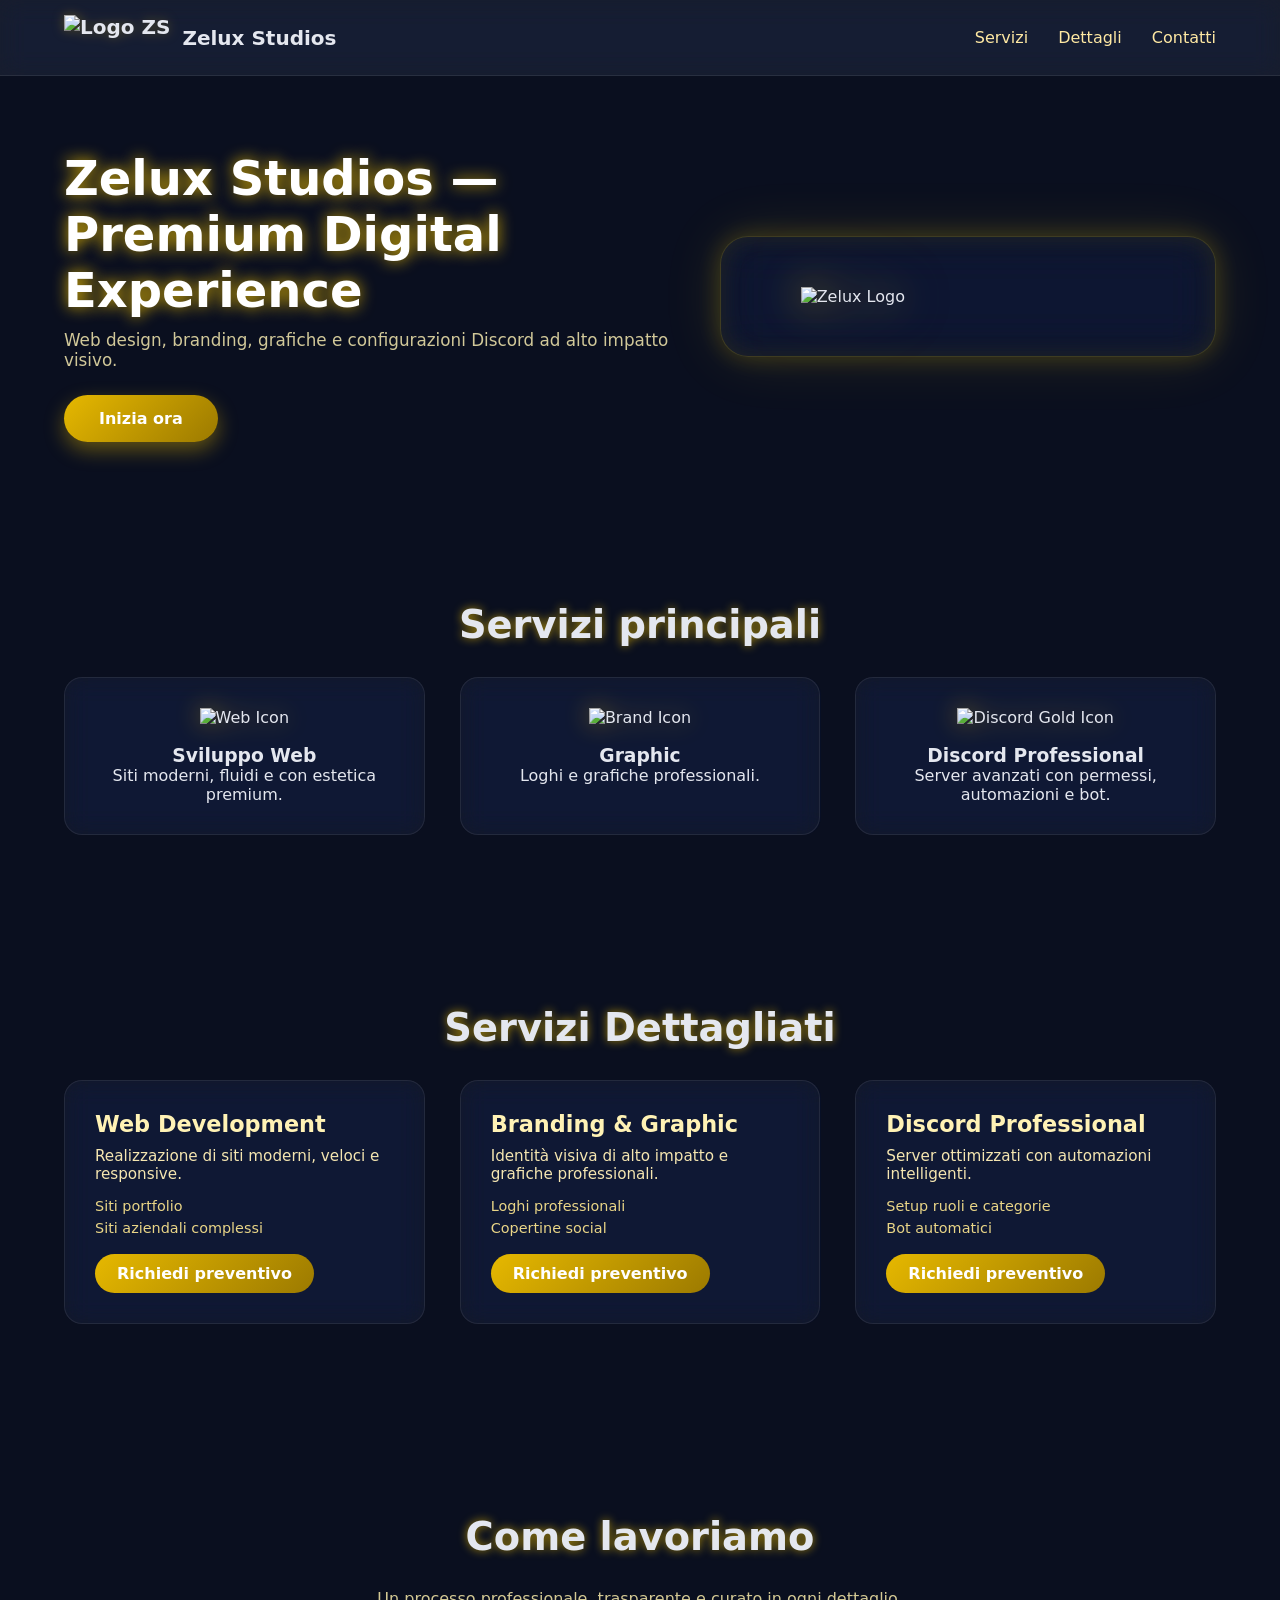
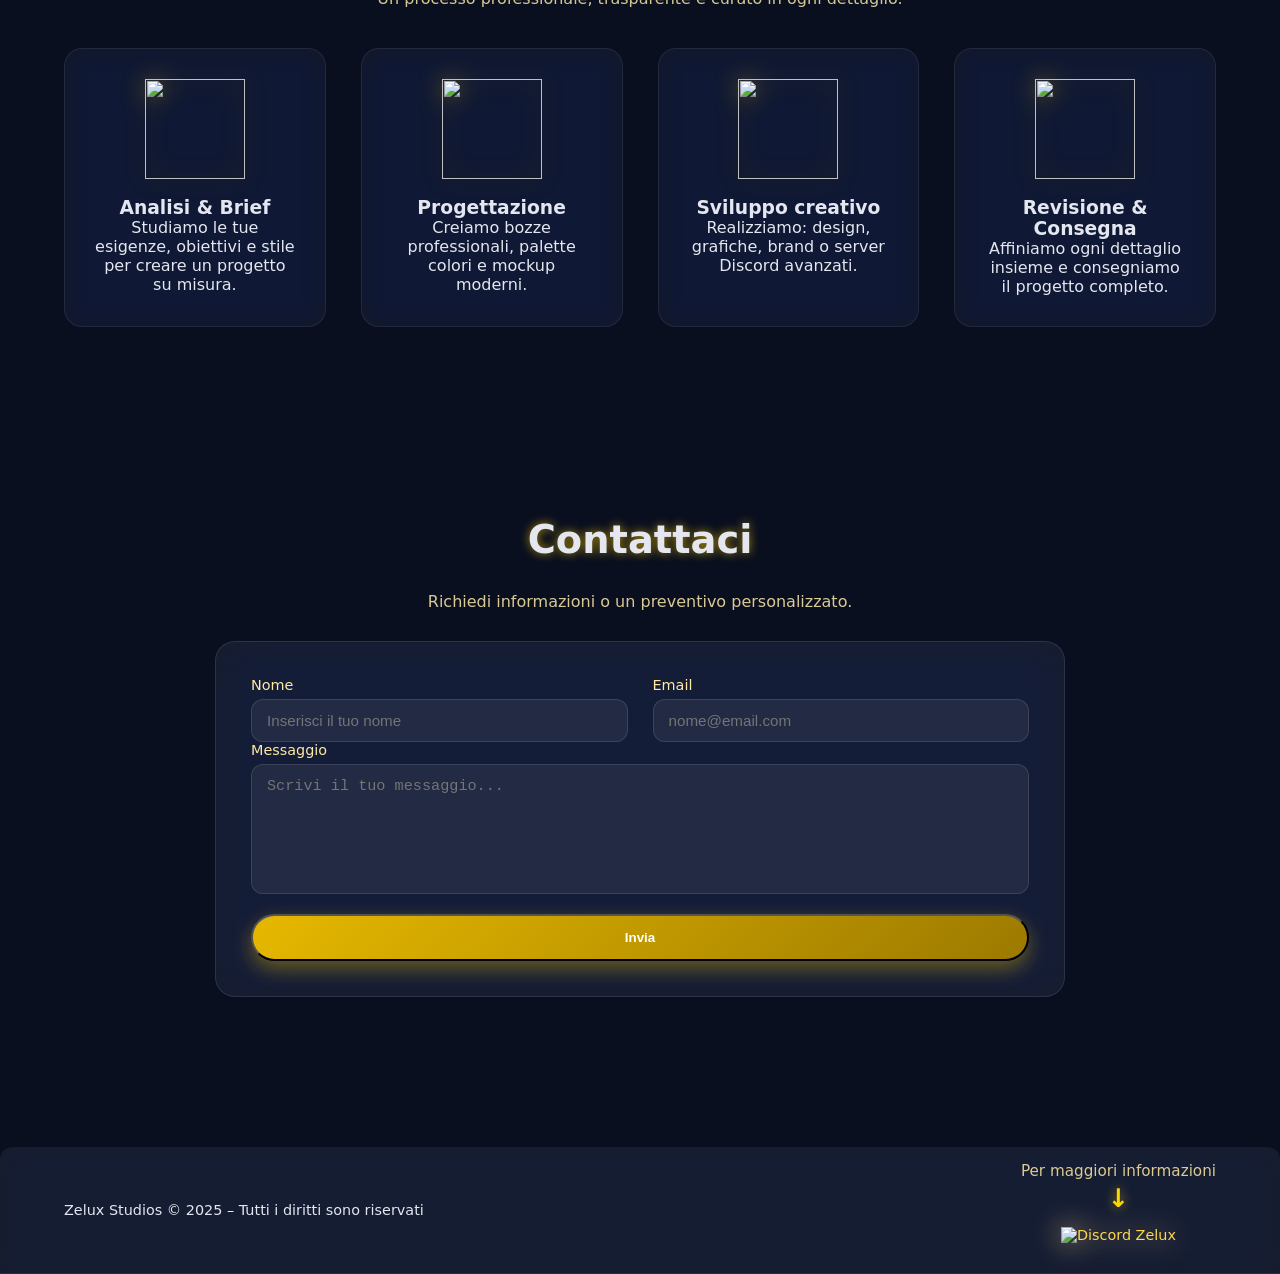
==== Zelux Studios/index.html @ a2e9c6fc "Add files via upload" ====
<!DOCTYPE html>
<html lang="it">

<head>
    <meta charset="UTF-8" />
    <meta name="viewport" content="width=device-width, initial-scale=1.0" />

    <title>Zelux Studios – Soluzioni Digitali Premium</title>

    <!-- CSS con anti-cache -->
    <link rel="stylesheet" href="style.css?v=4" />

    <!-- JS con anti-cache -->
    <script defer src="script.js?v=4"></script>

    <!-- CSS POPUP ADMIN/DASHBOARD -->
    <style>
        #admin-pin-popup,
        #dashboard-pin-popup {
            position: fixed;
            top: 0;
            left: 0;
            width: 100%;
            height: 100%;
            background: rgba(0, 0, 0, 0.65);
            backdrop-filter: blur(5px);
            display: flex;
            justify-content: center;
            align-items: center;
            z-index: 9999;
        }

        .admin-popup-box {
            width: 330px;
            padding: 30px;
            background: rgba(255, 255, 255, 0.08);
            border: 1px solid rgba(255, 255, 255, 0.15);
            border-radius: 18px;
            backdrop-filter: blur(10px);
            text-align: center;
            box-shadow: 0 0 25px rgba(230, 184, 0, 0.35);
        }

        .admin-popup-box h2 {
            font-size: 1.7rem;
            margin-bottom: 8px;
            background: linear-gradient(90deg, #ffdf6e, #fff4c5);
            -webkit-background-clip: text;
            -webkit-text-fill-color: transparent;
        }

        .admin-popup-box input {
            width: 100%;
            padding: 12px;
            margin-top: 12px;
            border-radius: 12px;
            border: 1px solid rgba(255, 255, 255, 0.2);
            background: rgba(255, 255, 255, 0.08);
            text-align: center;
            color: #ffe9a3;
        }

        .admin-popup-box button {
            width: 100%;
            padding: 12px;
            margin-top: 12px;
            background: linear-gradient(135deg, #e6b800, #a17b00);
            border: none;
            border-radius: 12px;
            color: white;
            font-weight: 700;
            cursor: pointer;
        }

        .admin-popup-box .closeBtn {
            background: rgba(255, 255, 255, 0.15);
        }

        #admin-error,
        #dashboard-error {
            color: #ff6b6b;
            margin-top: 10px;
            font-weight: 600;
        }
    </style>
</head>

<body>

    <!-- LOADER -->
    <div id="loader">
        <div class="loader-spinner"></div>
        <span>Caricamento...</span>
    </div>

    <!-- HEADER -->
    <header class="header glass">
        <div class="container header-flex">

            <div class="logo">
                <img src="c:\Users\Utente\Desktop\Zelux Studios\logo.png" alt="Logo ZS" />
                <span>Zelux Studios</span>
            </div>

            <nav class="nav">
                <a href="#servizi">Servizi</a>
                <a href="#dettagli">Dettagli</a>
                <a href="#form-contatti">Contatti</a>
                <!-- Admin invisibile -->
            </nav>

            <div class="burger" onclick="toggleMenu()">
                <div></div>
                <div></div>
                <div></div>
            </div>
        </div>

        <nav class="mobile-nav" id="mobileNav">
            <a href="#servizi" onclick="toggleMenu()">Servizi</a>
            <a href="#dettagli" onclick="toggleMenu()">Dettagli</a>
            <a href="#form-contatti" onclick="toggleMenu()">Contatti</a>
            <a id="adminLinkMobile" href="admin.html" style="display:none;">Admin Panel</a>
        </nav>
    </header>

    <section class="hero">
    <div class="container hero-grid">

        <div class="hero-text">
            <h1 class="title-glow">Zelux Studios — Premium Digital Experience</h1>
            <p class="subtitle">
                Web design, branding, grafiche e configurazioni Discord ad alto impatto visivo.
            </p>
            <a href="#servizi" class="cta">Inizia ora</a>
        </div>

        <div class="hero-logo-box">
            <img src="c:\Users\Utente\Desktop\Zelux Studios\logo.png" alt="Zelux Logo" class="hero-logo">
        </div>

    </div>
</section>

    <!-- SERVIZI -->
    <section id="servizi" class="servizi">
        <div class="container">
            <h2 class="section-title">Servizi principali</h2>

            <div class="cards">
                <div class="card glass-float">
                    <img src="c:\Users\Utente\Desktop\Zelux Studios\devoleper_web.png" alt="Web Icon" />
                    <h3>Sviluppo Web</h3>
                    <p>Siti moderni, fluidi e con estetica premium.</p>
                </div>

                <div class="card glass-float">
                    <img src="c:\Users\Utente\Desktop\Zelux Studios\image.png" alt="Brand Icon" />
                    <h3>Graphic</h3>
                    <p>Loghi e grafiche professionali.</p>
                </div>

                <div class="card glass-float">
                    <img src="c:\Users\Utente\Desktop\Zelux Studios\Logo Dorato di Discord Su Nero.png" alt="Discord Gold Icon" />
                    <h3>Discord Professional</h3>
                    <p>Server avanzati con permessi, automazioni e bot.</p>
                </div>
            </div>
        </div>
    </section>

    <!-- DETTAGLI -->
    <section id="dettagli" class="dettagli">
        <div class="container">
            <h2 class="section-title">Servizi Dettagliati</h2>

            <div class="dettagli-grid">
                <div class="detail-box glass-float">
                    <h3>Web Development</h3>
                    <p>Realizzazione di siti moderni, veloci e responsive.</p>
                    <ul>
                        <li>Siti portfolio</li>
                        <li>Siti aziendali complessi</li>
                    </ul>
                    <a class="detail-btn" href="#form-contatti">Richiedi preventivo</a>
                </div>

                <div class="detail-box glass-float">
                    <h3>Branding & Graphic</h3>
                    <p>Identità visiva di alto impatto e grafiche professionali.</p>
                    <ul>
                        <li>Loghi professionali</li>
                        <li>Copertine social</li>
                    </ul>
                    <a class="detail-btn" href="#form-contatti">Richiedi preventivo</a>
                </div>

                <div class="detail-box glass-float">
                    <h3>Discord Professional</h3>
                    <p>Server ottimizzati con automazioni intelligenti.</p>
                    <ul>
                        <li>Setup ruoli e categorie</li>
                        <li>Bot automatici</li>
                    </ul>
                    <a class="detail-btn" href="#form-contatti">Richiedi preventivo</a>
                </div>
            </div>
        </div>
    </section>

    <!-- WORKFLOW -->
    <section id="workflow" class="workflow">
        <div class="container">
            <h2 class="section-title">Come lavoriamo</h2>

            <p class="workflow-subtitle">
                Un processo professionale, trasparente e curato in ogni dettaglio.
            </p>

            <div class="workflow-grid">

                <div class="workflow-step glass-float">
                    <img src="c:\Users\Utente\Desktop\Zelux Studios\analisi.png" class="workflow-icon">
                    <h3>Analisi & Brief</h3>
                    <p>Studiamo le tue esigenze, obiettivi e stile per creare un progetto su misura.</p>
                </div>

                <div class="workflow-step glass-float">
                    <img src="c:\Users\Utente\Desktop\Zelux Studios\progettazione.png" class="workflow-icon">
                    <h3>Progettazione</h3>
                    <p>Creiamo bozze professionali, palette colori e mockup moderni.</p>
                </div>

                <div class="workflow-step glass-float">
                    <img src="c:\Users\Utente\Desktop\Zelux Studios\sviluppo.png" class="workflow-icon">
                    <h3>Sviluppo creativo</h3>
                    <p>Realizziamo: design, grafiche, brand o server Discord avanzati.</p>
                </div>

                <div class="workflow-step glass-float">
                    <img src="c:\Users\Utente\Desktop\Zelux Studios\consegna.png" class="workflow-icon">
                    <h3>Revisione & Consegna</h3>
                    <p>Affiniamo ogni dettaglio insieme e consegniamo il progetto completo.</p>
                </div>

            </div>
        </div>
    </section>

    <!-- FORM CONTATTI -->
    <section id="form-contatti" class="form-section">
        <div class="container">
            <h2 class="section-title">Contattaci</h2>
            <p class="form-subtitle">Richiedi informazioni o un preventivo personalizzato.</p>

            <form class="contact-form glass-float" onsubmit="sendContact(event)">
                <div class="form-row">
                    <div class="form-group">
                        <label>Nome</label>
                        <input type="text" id="nome" placeholder="Inserisci il tuo nome" required>
                    </div>

                    <div class="form-group">
                        <label>Email</label>
                        <input type="email" id="email" placeholder="nome@email.com" required>
                    </div>
                </div>

                <div class="form-group">
                    <label>Messaggio</label>
                    <textarea id="messaggio" placeholder="Scrivi il tuo messaggio..." required></textarea>
                </div>

                <button type="submit" class="cta form-btn">Invia</button>
            </form>
        </div>
    </section>

    <!-- FOOTER -->
    <footer class="footer glass">
    <div class="container footer-flex">

        <p>Zelux Studios © 2025 – Tutti i diritti sono riservati</p>

        <div class="discord-footer-wrapper">
            <div class="footer-info-arrow">
                <span>Per maggiori informazioni</span>
                <div class="footer-arrow">↓</div>
            </div>

            <a href="https://discord.gg/hypTtd55QY" target="_blank" class="discord-icon-footer">
                <img src="c:\Users\Utente\Desktop\Zelux Studios\Logo Dorato di Discord Su Nero.png" alt="Discord Zelux">
            </a>
        </div>

    </div>
</footer>


</body>
</html>
---- Zelux Studios/style.css ----
/* RESET BASE */
* {
    margin: 0;
    padding: 0;
    box-sizing: border-box;
}

html {
    scroll-behavior: smooth;
}

body {
    font-family: "Segoe UI", system-ui, sans-serif;
    background: #0a0f1f;
    color: #e4e7ef;
}

/* GLOBAL CONTAINER */
.container {
    width: 90%;
    max-width: 1300px;
    margin: 0 auto;
}

/* LOADER */
#loader {
    position: fixed;
    inset: 0;
    background: #05070f;
    display: flex;
    flex-direction: column;
    align-items: center;
    justify-content: center;
    z-index: 1500;
    transition: opacity 0.6s ease, visibility 0.6s ease;
}

#loader span {
    color: #e6b800;
    margin-top: 10px;
    font-size: 0.95rem;
    letter-spacing: 0.05em;
}

#loader.hide {
    opacity: 0;
    visibility: hidden;
    pointer-events: none;
}

.loader-spinner {
    width: 48px;
    height: 48px;
    border-radius: 50%;
    border: 4px solid rgba(230,184,0,0.25);
    border-top-color: #e6b800;
    animation: spin 0.9s linear infinite;
}

/* GLASS EFFECT */
.glass {
    backdrop-filter: blur(12px) saturate(150%);
    background: rgba(255, 255, 255, 0.06);
    border-bottom: 1px solid rgba(255, 255, 255, 0.08);
}

.glass-float {
    backdrop-filter: blur(20px) saturate(180%);
    background: rgba(255, 255, 255, 0.06);
    border: 1px solid rgba(255, 255, 255, 0.1);
    transition: 0.25s ease;
}

/* HEADER */
.header {
    position: fixed;
    width: 100%;
    top: 0;
    padding: 15px 0;
    z-index: 1000;
    transition: padding 0.25s ease, background 0.25s ease, box-shadow 0.25s ease, border-color 0.25s ease;
}

.header.scrolled {
    background: rgba(7, 7, 10, 0.95);
    box-shadow: 0 8px 22px rgba(0,0,0,0.65);
    border-bottom-color: rgba(230,184,0,0.4);
    padding: 10px 0;
}

.header-flex {
    display: flex;
    justify-content: space-between;
    align-items: center;
}

.logo {
    display: flex;
    gap: 12px;
    align-items: center;
    font-size: 20px;
    font-weight: 600;
}

.logo img {
    height: 45px;
    filter: drop-shadow(0 0 6px rgba(230,184,0,0.3));
}

/* NAVBAR */
.nav a {
    margin-left: 25px;
    text-decoration: none;
    color: #ffe9a3;
    font-weight: 500;
    position: relative;
    transition: 0.2s;
}

.nav a::after {
    content: "";
    position: absolute;
    left: 0;
    bottom: -4px;
    width: 0;
    height: 2px;
    background: #e6b800;
    transition: width 0.2s ease;
}

.nav a:hover {
    color: #e6b800;
}

.nav a:hover::after {
    width: 100%;
}

/* BURGER MENU */
.burger {
    display: none;
    width: 28px;
    height: 22px;
    flex-direction: column;
    justify-content: space-between;
    cursor: pointer;
}

.burger div {
    width: 100%;
    height: 4px;
    background: #e6b800;
    border-radius: 10px;
}

/* MOBILE NAV */
.mobile-nav {
    display: none;
    flex-direction: column;
    background: rgba(20, 20, 20, 0.95);
    backdrop-filter: blur(15px);
    padding: 20px;
}

.mobile-nav a {
    padding: 12px 0;
    color: #e6b800;
    text-decoration: none;
    font-size: 1.1rem;
    transition: 0.2s;
}

.mobile-nav a:hover {
    color: white;
}

.mobile-nav.active {
    display: flex;
}

/* HERO */
.hero {
    padding-top: 150px;
    padding-bottom: 80px;
}

.hero-grid {
    display: grid;
    grid-template-columns: 1.1fr 0.9fr;
    gap: 50px;
    align-items: center;
}

.hero-text,
.hero-img {
    animation: fadeUp 1s ease-out forwards;
    opacity: 0;
}

.title-glow {
    font-size: 3rem;
    font-weight: 700;
    color: #ffffff;
    text-shadow: 0 0 15px rgba(230, 184, 0, 0.9);
}

.subtitle {
    margin-top: 12px;
    font-size: 1.05rem;
    color: #d1c899;
}

/* CTA BUTTON */
.cta {
    margin-top: 25px;
    display: inline-block;
    padding: 14px 35px;
    background: linear-gradient(135deg, #e6b800, #9c7a00);
    color: white;
    border-radius: 999px;
    text-decoration: none;
    font-weight: 600;
    animation: glowPulse 3s infinite ease-in-out;
    box-shadow: 0 8px 20px rgba(230, 184, 0, 0.4);
    transition: 0.2s ease-in-out;
}

.cta:hover {
    transform: translateY(-3px);
    box-shadow: 0 12px 25px rgba(230, 184, 0, 0.6);
}

/* HERO IMAGE */
.hero-img img {
    width: 100%;
    border-radius: 20px;
    box-shadow: 0 15px 40px rgba(0, 0, 0, 0.45);
    transition: transform 0.2s linear;
}

/* SECTION TITLE */
.section-title {
    text-align: center;
    font-size: 2.4rem;
    margin-bottom: 30px;
    text-shadow: 0 0 10px rgba(230, 184, 0, 0.7);
}

/* SERVIZI PRINCIPALI */
.servizi {
    padding: 80px 0;
}

.cards {
    display: grid;
    grid-template-columns: repeat(3, 1fr);
    gap: 35px;
}

/* UNIFIED ICON STYLE */
.card img,
.detail-box img,
.workflow-icon,
.discord-logo-footer {
    width: 100px;
    height: 100px;
    object-fit: contain;
    margin-bottom: 18px;
    filter: drop-shadow(0 0 12px rgba(230,184,0,0.45));
}

/* CARD STYLE */
.card {
    padding: 30px;
    border-radius: 18px;
    text-align: center;
    animation: fadeUp 0.9s ease-out forwards;
    opacity: 0;
}

.card:hover {
    transform: translateY(-8px) scale(1.02);
    box-shadow: 0 12px 40px rgba(230, 184, 0, 0.25);
}

/* SERVIZI DETTAGLIATI */
.dettagli {
    padding: 90px 0;
}

.dettagli-grid {
    display: grid;
    grid-template-columns: repeat(3, 1fr);
    gap: 35px;
}

.detail-box {
    padding: 30px;
    border-radius: 20px;
    animation: fadeUp 0.9s ease-out forwards;
    opacity: 0;
}

.detail-box h3 {
    font-size: 1.4rem;
    margin-bottom: 10px;
    color: #fff2b5;
}

.detail-box p {
    font-size: 0.95rem;
    margin-bottom: 15px;
    color: #f5e6b1;
}

.detail-box ul {
    list-style: none;
    margin-bottom: 18px;
}

.detail-box li {
    margin-bottom: 6px;
    color: #e9d587;
    font-size: 0.9rem;
}

.detail-btn {
    display: inline-block;
    padding: 10px 22px;
    background: linear-gradient(135deg, #e6b800, #9c7a00);
    color: white;
    font-weight: 600;
    border-radius: 50px;
    text-decoration: none;
    transition: 0.2s;
}

.detail-btn:hover {
    transform: translateY(-3px);
}

/* WORKFLOW */
.workflow {
    padding: 100px 0;
}

.workflow-subtitle {
    text-align: center;
    margin-bottom: 40px;
    color: #f0e3a4;
    font-size: 1rem;
    opacity: 0.88;
}

.workflow-grid {
    display: grid;
    grid-template-columns: repeat(4, 1fr);
    gap: 35px;
}

.workflow-step {
    padding: 30px;
    border-radius: 20px;
    text-align: center;
    animation: fadeUp 1s ease forwards;
    opacity: 0;
}

/* FORM CONTATTI */
.form-section {
    padding: 90px 0;
}

.form-subtitle {
    text-align: center;
    font-size: 1rem;
    color: #d9ca95;
    margin-bottom: 30px;
}

.contact-form {
    padding: 35px;
    border-radius: 20px;
    max-width: 850px;
    margin: 0 auto;
}

.form-row {
    display: flex;
    gap: 25px;
}

.form-group {
    flex: 1;
    display: flex;
    flex-direction: column;
}

.form-group label {
    margin-bottom: 6px;
    font-size: 0.9rem;
    color: #ffe9a3;
}

input,
textarea {
    padding: 12px 15px;
    border-radius: 12px;
    border: 1px solid rgba(255, 255, 255, 0.12);
    background: rgba(255, 255, 255, 0.06);
    color: #ffedb3;
    font-size: 0.95rem;
    resize: none;
}

input:focus,
textarea:focus {
    outline: none;
    border-color: #e6b800;
    box-shadow: 0 0 10px rgba(230, 184, 0, 0.4);
}

textarea {
    min-height: 130px;
}

.form-btn {
    margin-top: 20px;
    width: 100%;
    text-align: center;
}

/* FOOTER */
.footer {
    margin-top: 60px;
    padding: 25px 0;
    text-align: center;
    font-size: 0.9rem;
    border-radius: 12px 12px 0 0;
}

.footer-flex {
    display: flex;
    justify-content: space-between;
    align-items: center;
    flex-wrap: wrap;
    gap: 10px;
}

.footer a {
    color: #ffd84f;
    text-decoration: none;
}

.footer a:hover {
    text-decoration: underline;
}

.footer-discord {
    display: flex;
    align-items: center;
    gap: 14px;
}

/* Testo premium + freccia neon */
.footer-premium-text {
    font-size: 1.05rem;
    font-weight: 700;
    background: linear-gradient(90deg, #ffdd66, #ffecb1, #ffdd66);
    -webkit-background-clip: text;
    -webkit-text-fill-color: transparent;
    display: flex;
    align-items: center;
    gap: 8px;
    animation: shimmer 3s infinite linear, glowPremium 2.2s infinite ease-in-out;
}

.arrow-neon {
    font-size: 2rem;
    font-weight: 800;
    animation: arrowNeon 1.2s infinite ease-in-out;
}

/* ANIMATIONS */
@keyframes fadeUp {
    0% { opacity: 0; transform: translateY(25px); }
    100% { opacity: 1; transform: translateY(0); }
}

@keyframes glowPulse {
    0% { box-shadow: 0 0 18px rgba(230,184,0,0.4); }
    50% { box-shadow: 0 0 30px rgba(230,184,0,0.7); }
    100% { box-shadow: 0 0 18px rgba(230,184,0,0.4); }
}

@keyframes spin {
    to { transform: rotate(360deg); }
}

@keyframes shimmer {
    0% { background-position: -150px 0; }
    100% { background-position: 150px 0; }
}

@keyframes glowPremium {
    0%   { text-shadow: 0 0 10px rgba(255,230,150,0.5); }
    50%  { text-shadow: 0 0 22px rgba(255,240,180,1); }
    100% { text-shadow: 0 0 10px rgba(255,230,150,0.5); }
}

@keyframes arrowNeon {
    0% {
        color: #fff8c2;
        text-shadow:
            0 0 6px #fff3a0,
            0 0 12px #ffe680,
            0 0 18px #ffd95a,
            0 0 22px #ffc733;
        transform: translateX(0);
    }
    50% {
        color: #ffffff;
        text-shadow:
            0 0 10px #fff8cc,
            0 0 18px #ffe680,
            0 0 28px #ffd95a,
            0 0 40px #ffc733;
        transform: translateX(10px);
    }
    100% {
        color: #fff8c2;
        text-shadow:
            0 0 6px #fff3a0,
            0 0 12px #ffe680,
            0 0 18px #ffd95a,
            0 0 22px #ffc733;
        transform: translateX(0);
    }
}

/* RESPONSIVE */
@media (max-width: 900px) {
    .nav { display: none; }
    .burger { display: flex; }

    .hero-grid {
        grid-template-columns: 1fr;
    }

    .hero-img { order: -1; }

    .cards,
    .dettagli-grid,
    .workflow-grid {
        grid-template-columns: 1fr;
    }

    .form-row {
        flex-direction: column;
    }

    .footer-flex {
        flex-direction: column;
        align-items: flex-start;
    }
}
/* ===== EFFETTO GLOW PREMIUM UNIVERSALE ===== */

.card,
.detail-box,
.workflow-step {
    transition: 0.25s ease;
    border: 1px solid rgba(255, 255, 255, 0.08);
    border-radius: 18px;
    background: rgba(255, 255, 255, 0.04);
    backdrop-filter: blur(12px) saturate(180%);
}

/* Hover: effetto premium uguale ai servizi principali */
.card:hover,
.detail-box:hover,
.workflow-step:hover {
    transform: translateY(-6px) scale(1.02);
    box-shadow:
        0 0 28px rgba(230, 184, 0, 0.30),
        0 0 65px rgba(230, 184, 0, 0.20),
        0 0 90px rgba(230, 184, 0, 0.12);
    border-color: rgba(230,184,0,0.35);
    background: rgba(255, 255, 255, 0.08);
}
.discord-footer-icon img {
    height: 42px;
    width: auto;
    filter: drop-shadow(0 0 14px rgba(255, 210, 80, 0.55));
    transition: 0.25s ease-in-out;
    margin-left: 6px;
    position: relative;
    top: 1px; /* allineamento perfetto con la freccia */
}

.discord-footer-icon img:hover {
    transform: scale(1.12);
    filter: drop-shadow(0 0 22px rgba(255, 220, 120, 0.85));
}
.admin-link {
    color: rgba(255, 215, 0, 0.5);
    font-size: 0.85rem;
    text-decoration: none;
    transition: 0.2s ease;
}

.admin-link:hover {
    color: #ffd84f;
    text-shadow: 0 0 8px rgba(255, 220, 100, 0.7);
}

/* POPUP PIN ADMIN */
#admin-pin-box {
    position: fixed;
    inset: 0;
    background: rgba(0, 0, 0, 0.75);
    backdrop-filter: blur(8px);
    display: flex;
    justify-content: center;
    align-items: center;
    z-index: 99999;
    animation: fadeIn 0.3s ease-out;
}

.admin-pin-content {
    background: rgba(20, 20, 35, 0.9);
    padding: 35px;
    border-radius: 18px;
    text-align: center;
    width: 320px;
    color: #eada95;
    box-shadow: 0 0 22px rgba(255, 214, 92, 0.4);
    border: 1px solid rgba(255, 200, 0, 0.35);
}

.admin-pin-content h2 {
    margin-bottom: 10px;
    font-size: 1.6rem;
    text-shadow: 0 0 12px rgba(255, 220, 100, 0.7);
}

.admin-pin-content input {
    width: 100%;
    padding: 12px;
    border-radius: 10px;
    background: rgba(255, 255, 255, 0.08);
    border: 1px solid rgba(255, 220, 100, 0.4);
    color: white;
    margin-top: 12px;
    margin-bottom: 15px;
    font-size: 1.1rem;
    text-align: center;
}

.admin-pin-content button {
    padding: 10px 20px;
    margin: 6px;
    border-radius: 8px;
    border: none;
    cursor: pointer;
    background: linear-gradient(135deg, #e6b800, #9c7a00);
    color: #000;
    font-weight: 700;
    transition: 0.2s ease;
}

.admin-pin-content button:hover {
    transform: translateY(-3px);
    box-shadow: 0 0 18px rgba(255, 220, 100, 0.6);
}

.admin-pin-content .close-btn {
    background: rgba(255, 255, 255, 0.1);
    color: #ffd;
}

#pin-error {
    color: #ff6060;
    margin-top: 8px;
    font-size: 0.9rem;
}

/* fade animation */
@keyframes fadeIn {
    from { opacity: 0; }
    to { opacity: 1; }
}

/* FRECCIA INFO ZELUX GOLD */
.info-arrow {
    margin-top: 25px;
    text-align: center;
    display: flex;
    flex-direction: column;
    gap: 4px;
    animation: fadeUp 1.2s ease forwards;
}

.info-arrow span {
    font-size: 1rem;
    color: #ffe9a3;
    opacity: 0.9;
}

.arrow-link {
    font-size: 1.15rem;
    font-weight: 700;
    color: gold;
    text-decoration: none;
    display: inline-block;
    animation: arrowBounce 1.3s infinite ease-in-out;
    text-shadow: 0 0 10px rgba(255,215,0,0.5);
}

.arrow-link:hover {
    color: #fff4c1;
    text-shadow: 0 0 16px rgba(255,215,0,0.8);
}

/* ANIMAZIONE FRECCIA */
@keyframes arrowBounce {
    0% { transform: translateY(0); opacity: 0.8; }
    50% { transform: translateY(7px); opacity: 1; }
    100% { transform: translateY(0); opacity: 0.8; }
}

/* ---------- DISCORD FOOTER (STACK VERTICALE) ---------- */
.discord-footer-wrapper {
    display: flex;
    flex-direction: column;
    align-items: center;
    margin-top: -10px; /* avvicina al footer */
}

.footer-info-arrow {
    text-align: center;
    margin-bottom: 8px;
    animation: fadeUp 1.2s ease forwards;
}

.footer-info-arrow span {
    font-size: 0.95rem;
    color: #ffe9a3;
    opacity: 0.85;
}

.footer-arrow-link {
    font-size: 1.05rem;
    font-weight: 700;
    color: gold;
    text-decoration: none;
    display: inline-block;
    margin-top: 3px;
    animation: footerArrowBounce 1.3s infinite ease-in-out;
    text-shadow: 0 0 10px rgba(255,215,0,0.5);
}

.discord-icon-footer img {
    height: 44px;
    width: auto;
    filter: drop-shadow(0 0 10px rgba(255,215,0,0.75));
    transition: 0.25s ease-in-out;
}

.discord-icon-footer img:hover {
    transform: scale(1.1);
    filter: drop-shadow(0 0 20px rgba(255,230,120,1));
}

/* animazione freccia */
@keyframes footerArrowBounce {
    0% { transform: translateY(0); opacity: 0.9; }
    50% { transform: translateY(5px); opacity: 1; }
    100% { transform: translateY(0); opacity: 0.9; }
}
/* ---- BLOCCO INFO + FRECCIA + DISCORD ---- */
.discord-footer-wrapper {
    display: flex;
    flex-direction: column;
    align-items: center;
    margin-bottom: 5px;
}

.footer-info-arrow {
    text-align: center;
    animation: fadeUp 1.1s ease forwards;
}

.footer-info-arrow span {
    font-size: 0.95rem;
    color: #ffe9a3;
    opacity: 0.85;
}

.footer-arrow {
    font-size: 1.6rem;
    color: gold;
    font-weight: 900;
    margin-top: 3px;
    animation: footerArrowBounce 1.3s infinite ease-in-out;
    text-shadow: 0 0 12px rgba(255,215,0,0.6);
}

.discord-icon-footer img {
    height: 52px;
    width: auto;
    margin-top: 6px;
    filter: drop-shadow(0 0 14px rgba(255,220,120,0.8));
    transition: 0.25s ease-in-out;
}

.discord-icon-footer img:hover {
    transform: scale(1.12);
    filter: drop-shadow(0 0 22px rgba(255,230,150,1));
}

/* Animazione freccia */
@keyframes footerArrowBounce {
    0% { transform: translateY(0); opacity: 0.9; }
    50% { transform: translateY(6px); opacity: 1; }
    100% { transform: translateY(0); opacity: 0.9; }
}
/* ====== HERO LOGO PREMIUM BOX ====== */

.hero-logo-box {
    background: rgba(255, 255, 255, 0.03);
    backdrop-filter: blur(22px) saturate(180%);
    border-radius: 28px;

    padding: 50px;
    display: flex;
    justify-content: center;
    align-items: center;

    box-shadow:
        0 0 25px rgba(255, 215, 0, 0.20),
        0 0 60px rgba(255, 215, 0, 0.12),
        inset 0 0 25px rgba(255, 215, 0, 0.08);

    border: 1px solid rgba(255, 215, 0, 0.20);

    animation: heroAppear 1.1s ease forwards;
    transform: translateY(30px);
    opacity: 0;

    transition: 0.35s ease-in-out;
}

.hero-logo-box:hover {
    transform: translateY(-5px) scale(1.02);
    box-shadow:
        0 0 40px rgba(255, 215, 0, 0.35),
        0 0 90px rgba(255, 215, 0, 0.18),
        inset 0 0 35px rgba(255, 215, 0, 0.12);
    border-color: rgba(255, 225, 100, 0.45);
}

.hero-logo {
    width: 85%;
    height: auto;
    filter: drop-shadow(0 0 18px rgba(255, 215, 0, 0.55))
            drop-shadow(0 0 35px rgba(255, 215, 0, 0.25));
}

/* Animazione comparsa premium */
@keyframes heroAppear {
    0% { opacity: 0; transform: translateY(25px); }
    100% { opacity: 1; transform: translateY(0); }
}
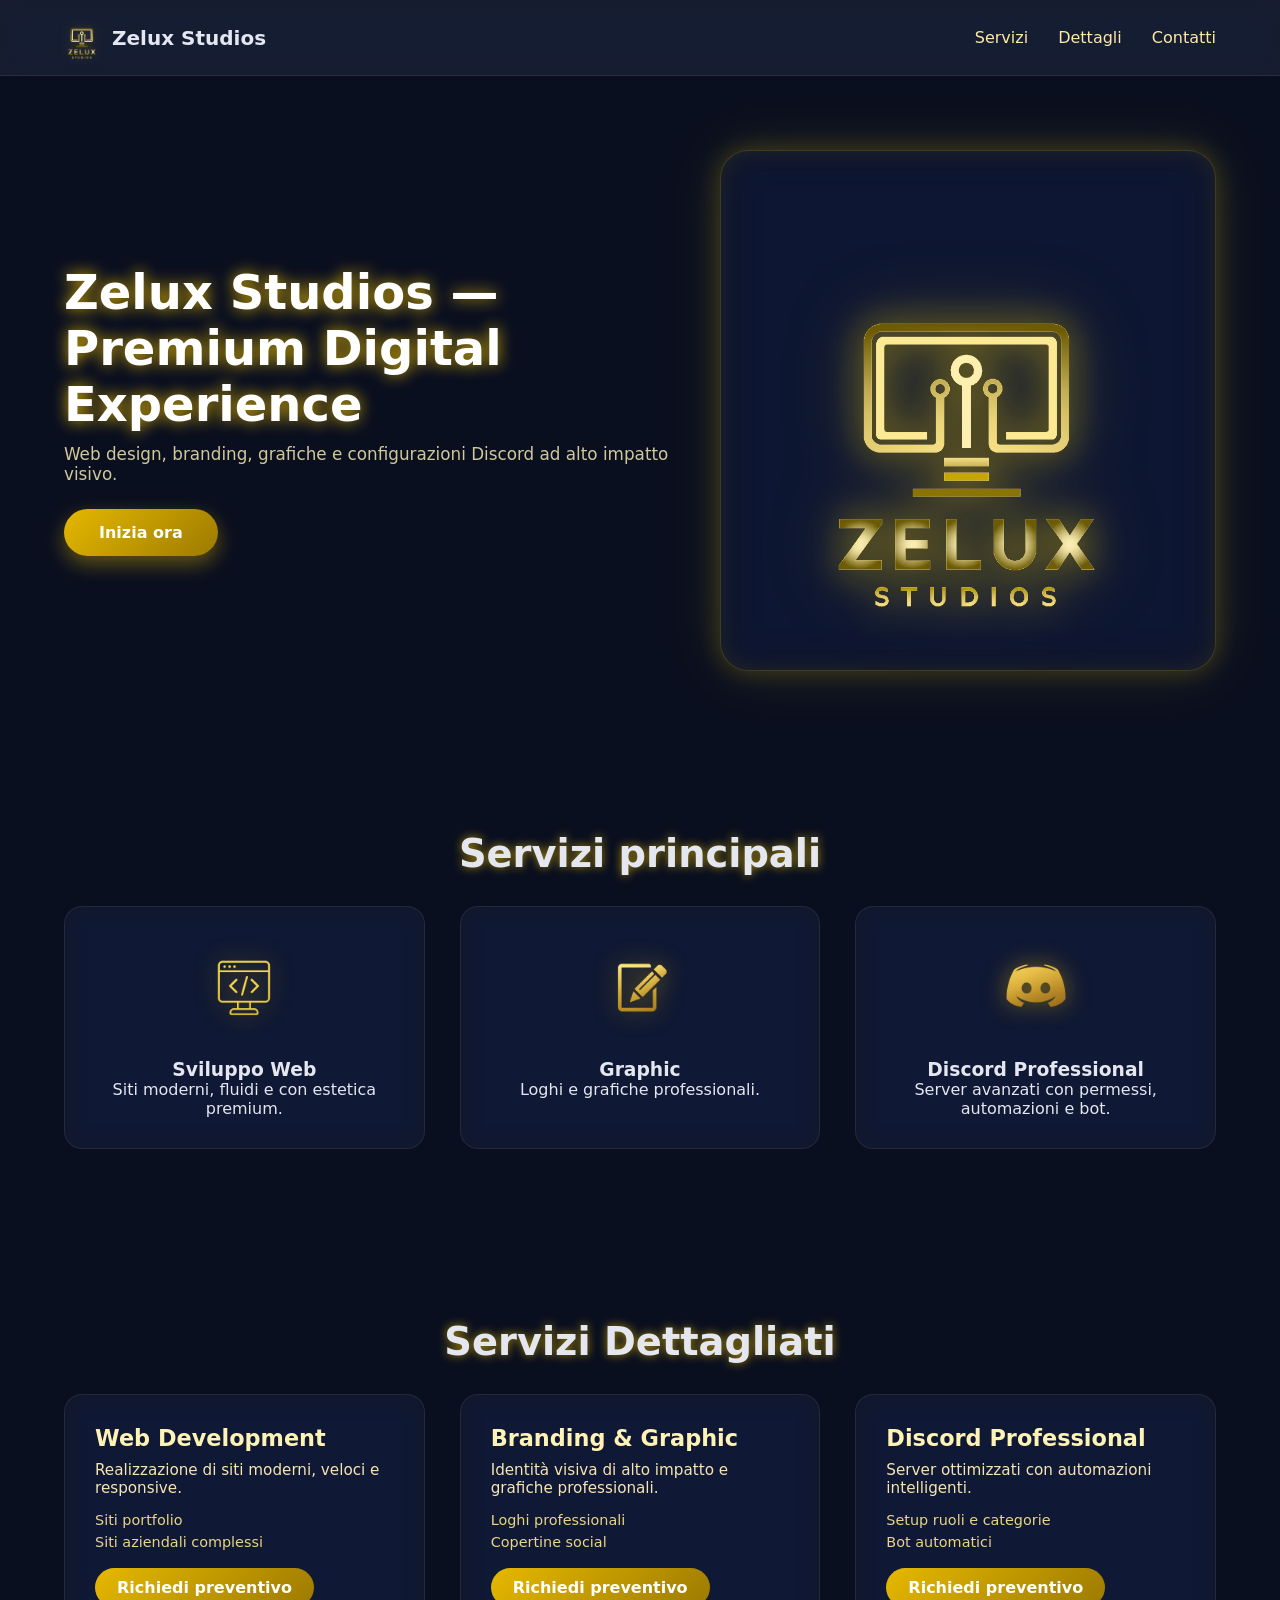
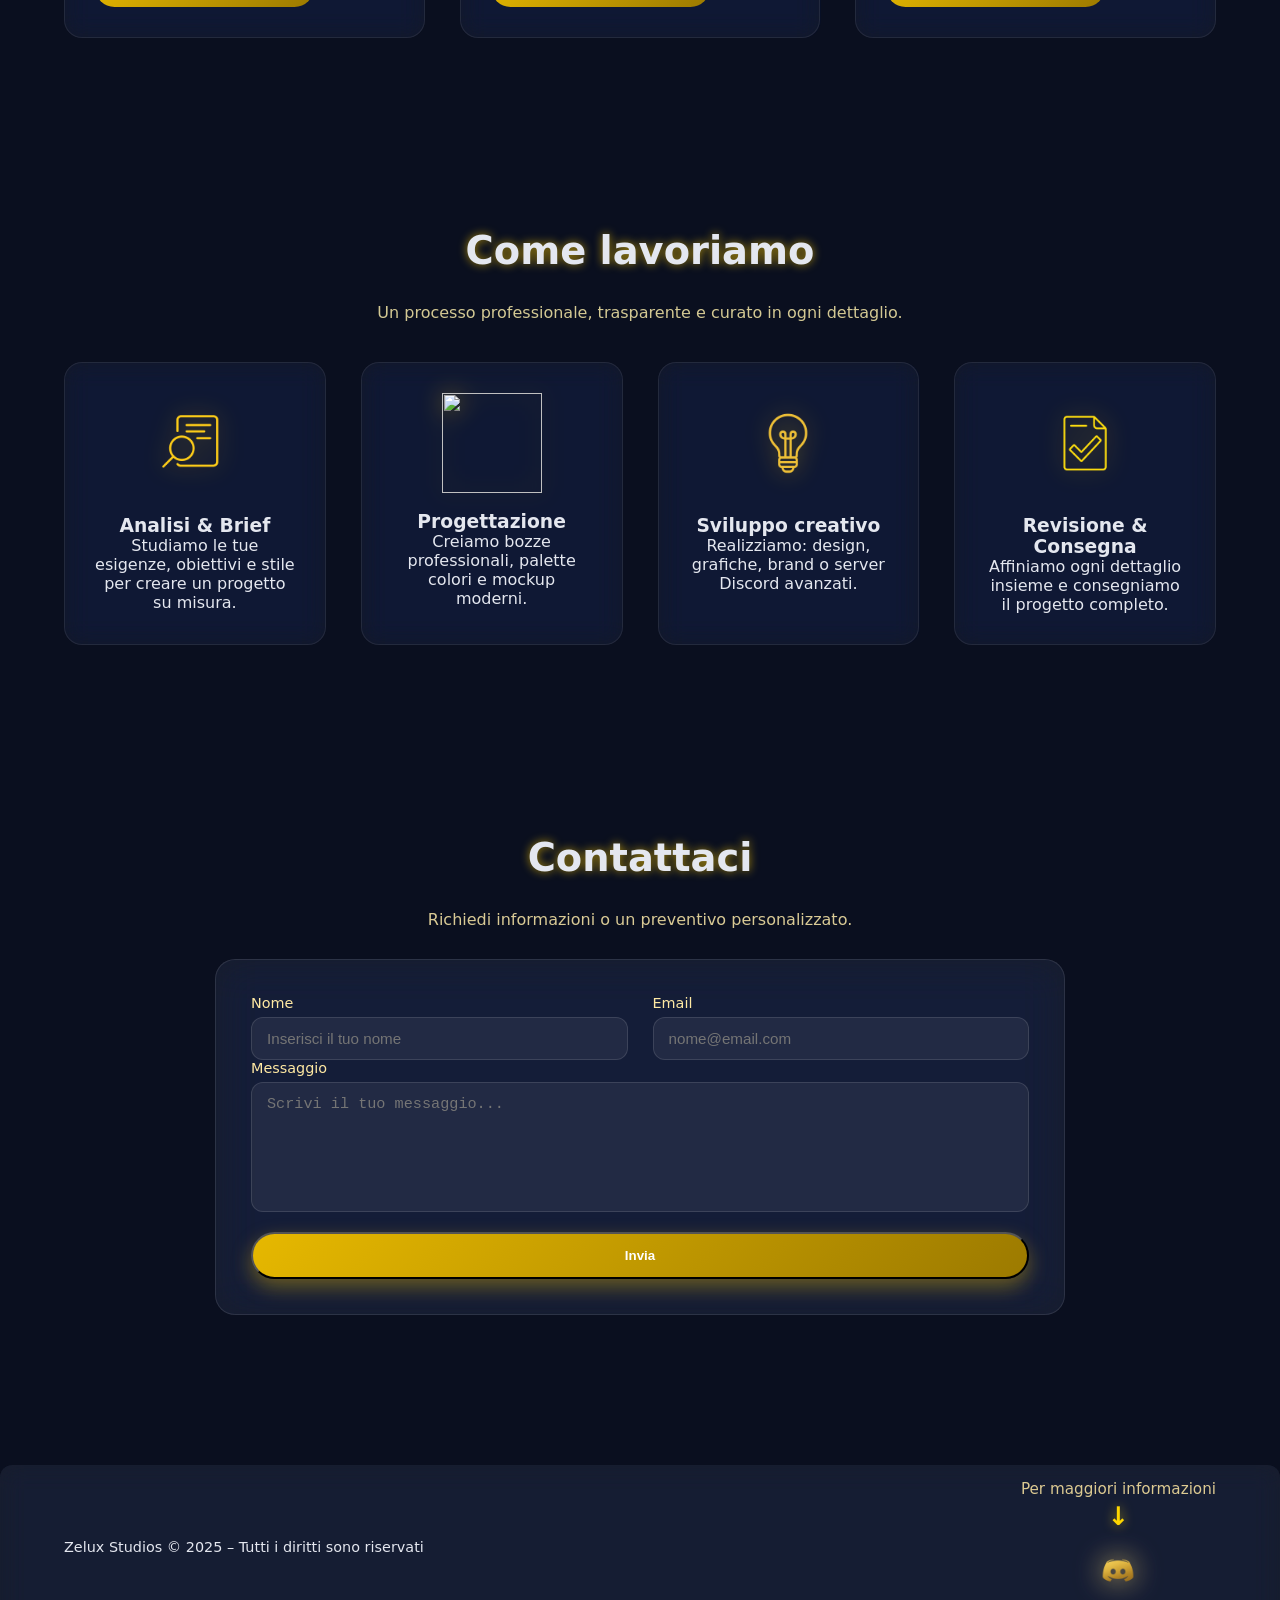
==== commit 29a656c0: "Fix image paths in index.html" ====
--- a/Zelux Studios/index.html
+++ b/Zelux Studios/index.html
@@ -98,7 +98,7 @@
         <div class="container header-flex">
 
             <div class="logo">
-                <img src="c:\Users\Utente\Desktop\Zelux Studios\logo.png" alt="Logo ZS" />
+              <img src="img/logo.png" alt="Logo ZS">
                 <span>Zelux Studios</span>
             </div>
 
@@ -136,7 +136,7 @@
         </div>
 
         <div class="hero-logo-box">
-            <img src="c:\Users\Utente\Desktop\Zelux Studios\logo.png" alt="Zelux Logo" class="hero-logo">
+            <img src="img/logo.png" alt="Zelux Logo" class="hero-logo">
         </div>
 
     </div>
@@ -149,19 +149,19 @@
 
             <div class="cards">
                 <div class="card glass-float">
-                    <img src="c:\Users\Utente\Desktop\Zelux Studios\devoleper_web.png" alt="Web Icon" />
+                   <img src="img/devoleper_web.png"alt="Web Icon" />
                     <h3>Sviluppo Web</h3>
                     <p>Siti moderni, fluidi e con estetica premium.</p>
                 </div>
 
                 <div class="card glass-float">
-                    <img src="c:\Users\Utente\Desktop\Zelux Studios\image.png" alt="Brand Icon" />
+                    <img src="img/image.png" alt="Brand Icon" />
                     <h3>Graphic</h3>
                     <p>Loghi e grafiche professionali.</p>
                 </div>
 
                 <div class="card glass-float">
-                    <img src="c:\Users\Utente\Desktop\Zelux Studios\Logo Dorato di Discord Su Nero.png" alt="Discord Gold Icon" />
+                    <img src="img/Logo Dorato di Discord Su Nero.png" alt="Discord Gold Icon" />
                     <h3>Discord Professional</h3>
                     <p>Server avanzati con permessi, automazioni e bot.</p>
                 </div>
@@ -220,7 +220,7 @@
             <div class="workflow-grid">
 
                 <div class="workflow-step glass-float">
-                    <img src="c:\Users\Utente\Desktop\Zelux Studios\analisi.png" class="workflow-icon">
+                    <img src="img/analisi.png" class="workflow-icon">
                     <h3>Analisi & Brief</h3>
                     <p>Studiamo le tue esigenze, obiettivi e stile per creare un progetto su misura.</p>
                 </div>
@@ -232,13 +232,13 @@
                 </div>
 
                 <div class="workflow-step glass-float">
-                    <img src="c:\Users\Utente\Desktop\Zelux Studios\sviluppo.png" class="workflow-icon">
+                    <img src="img/sviluppo.png" class="workflow-icon">
                     <h3>Sviluppo creativo</h3>
                     <p>Realizziamo: design, grafiche, brand o server Discord avanzati.</p>
                 </div>
 
                 <div class="workflow-step glass-float">
-                    <img src="c:\Users\Utente\Desktop\Zelux Studios\consegna.png" class="workflow-icon">
+                    <img src="img/consegna.png" class="workflow-icon">
                     <h3>Revisione & Consegna</h3>
                     <p>Affiniamo ogni dettaglio insieme e consegniamo il progetto completo.</p>
                 </div>
@@ -289,7 +289,7 @@
             </div>
 
             <a href="https://discord.gg/hypTtd55QY" target="_blank" class="discord-icon-footer">
-                <img src="c:\Users\Utente\Desktop\Zelux Studios\Logo Dorato di Discord Su Nero.png" alt="Discord Zelux">
+                <img src="img/Logo Dorato di Discord Su Nero.png" alt="Discord Zelux">
             </a>
         </div>
 
@@ -299,3 +299,4 @@
 
 </body>
 </html>
+
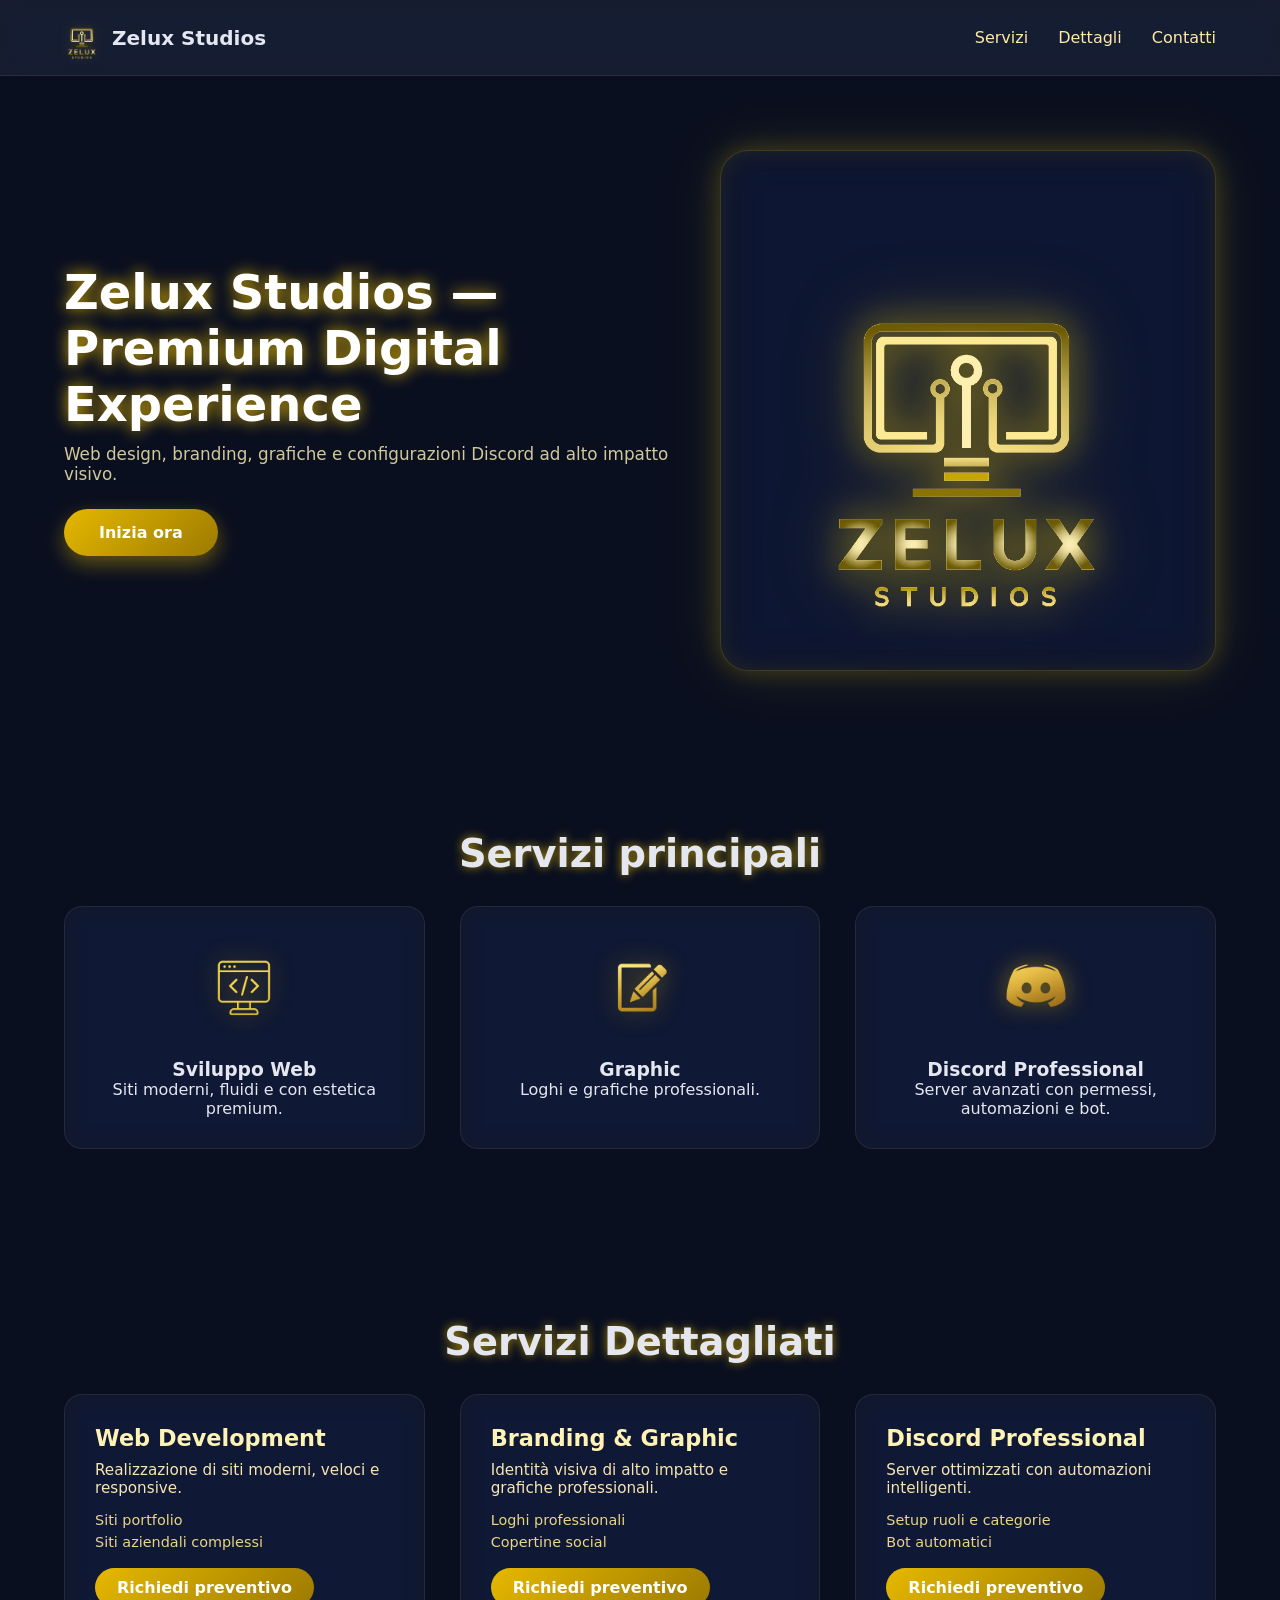
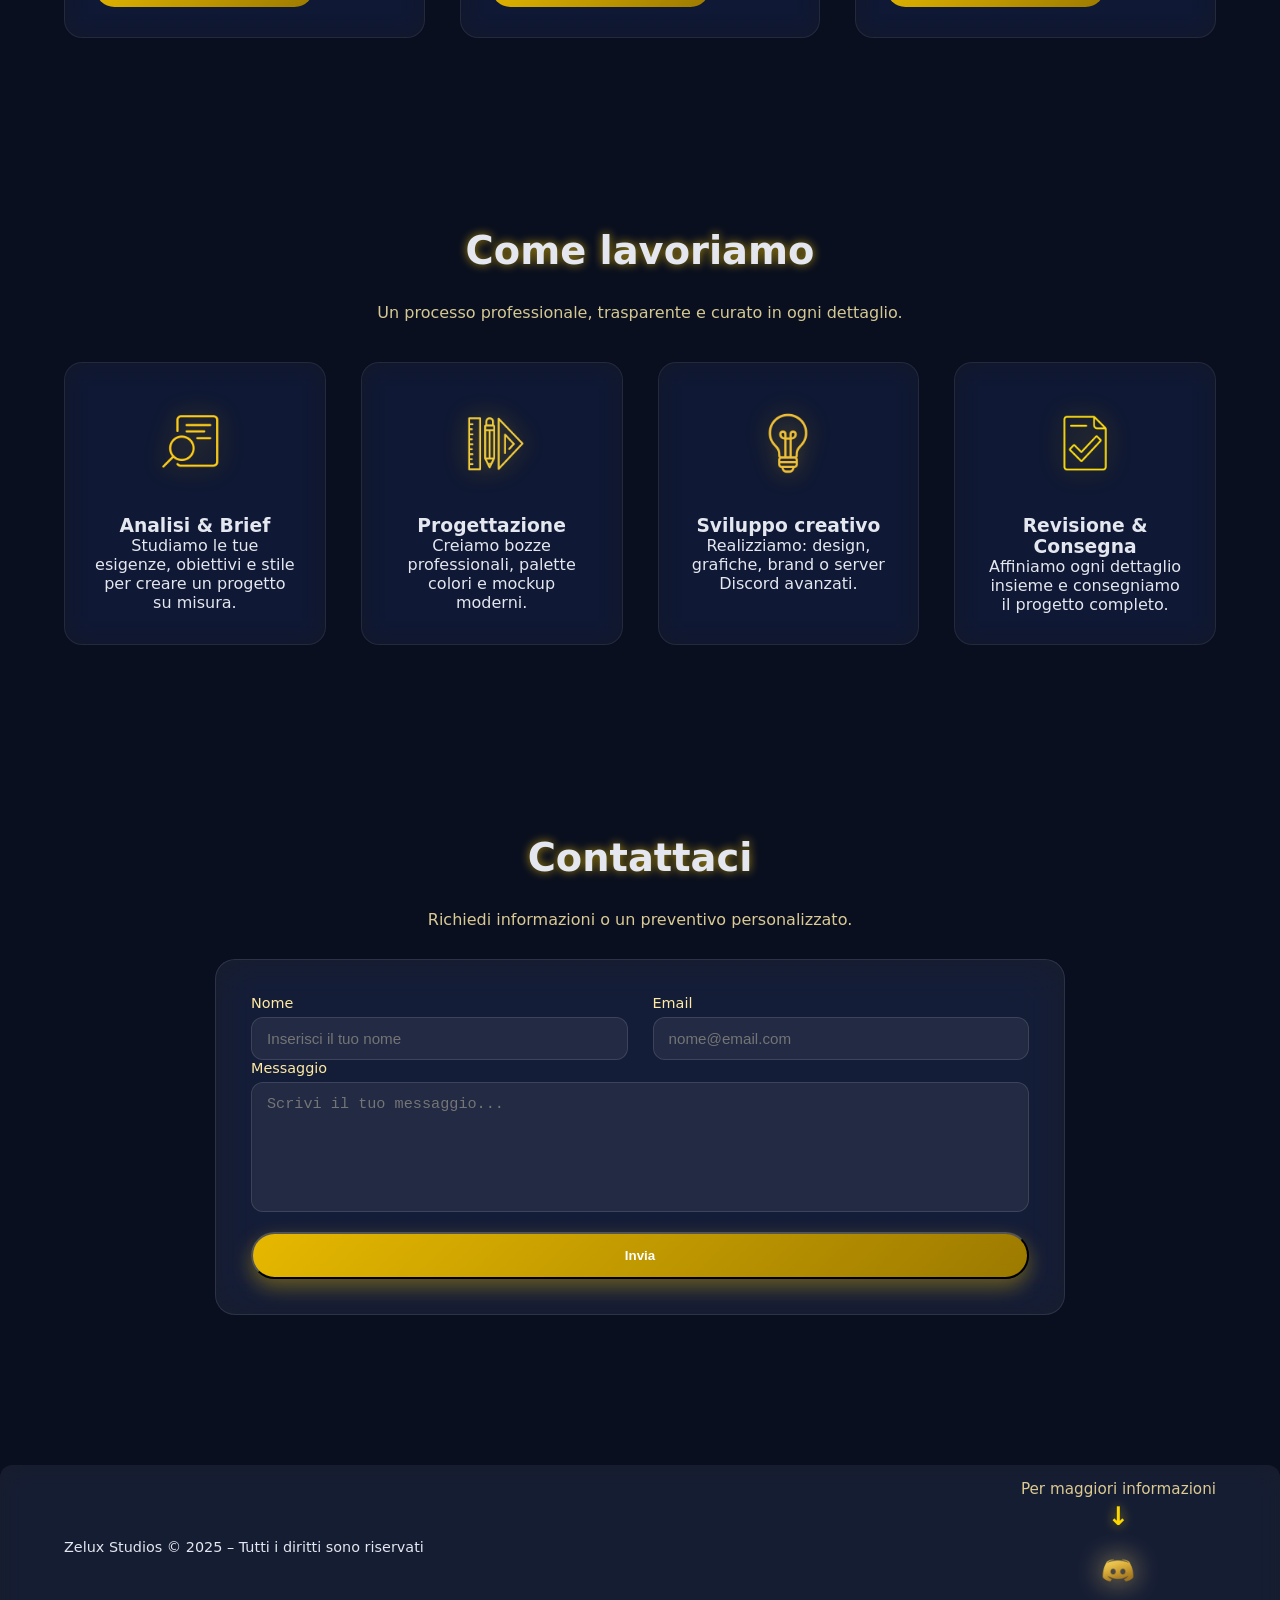
==== commit 677c1071: "Update index.html" ====
--- a/Zelux Studios/index.html
+++ b/Zelux Studios/index.html
@@ -226,7 +226,7 @@
                 </div>
 
                 <div class="workflow-step glass-float">
-                    <img src="c:\Users\Utente\Desktop\Zelux Studios\progettazione.png" class="workflow-icon">
+                    <img src="img/progettazione.png" class="workflow-icon">
                     <h3>Progettazione</h3>
                     <p>Creiamo bozze professionali, palette colori e mockup moderni.</p>
                 </div>
@@ -300,3 +300,4 @@
 </body>
 </html>
 
+
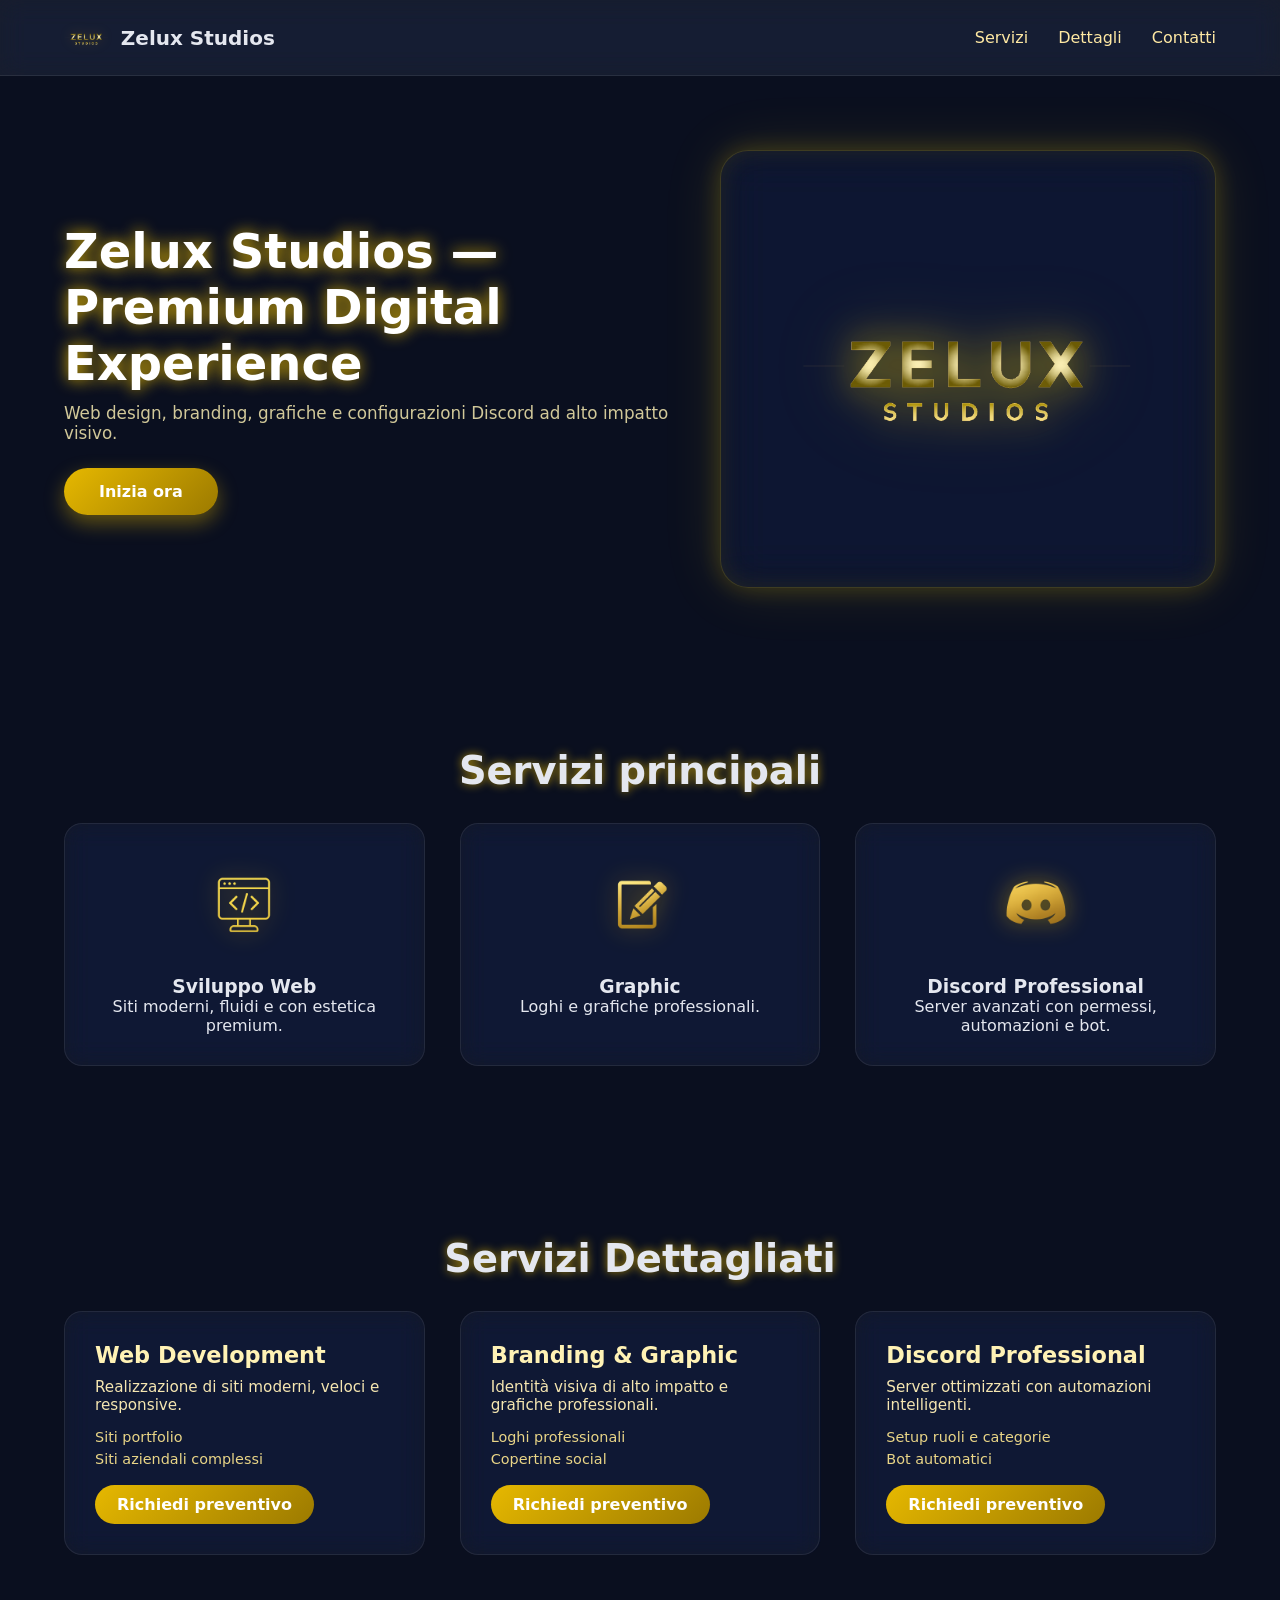
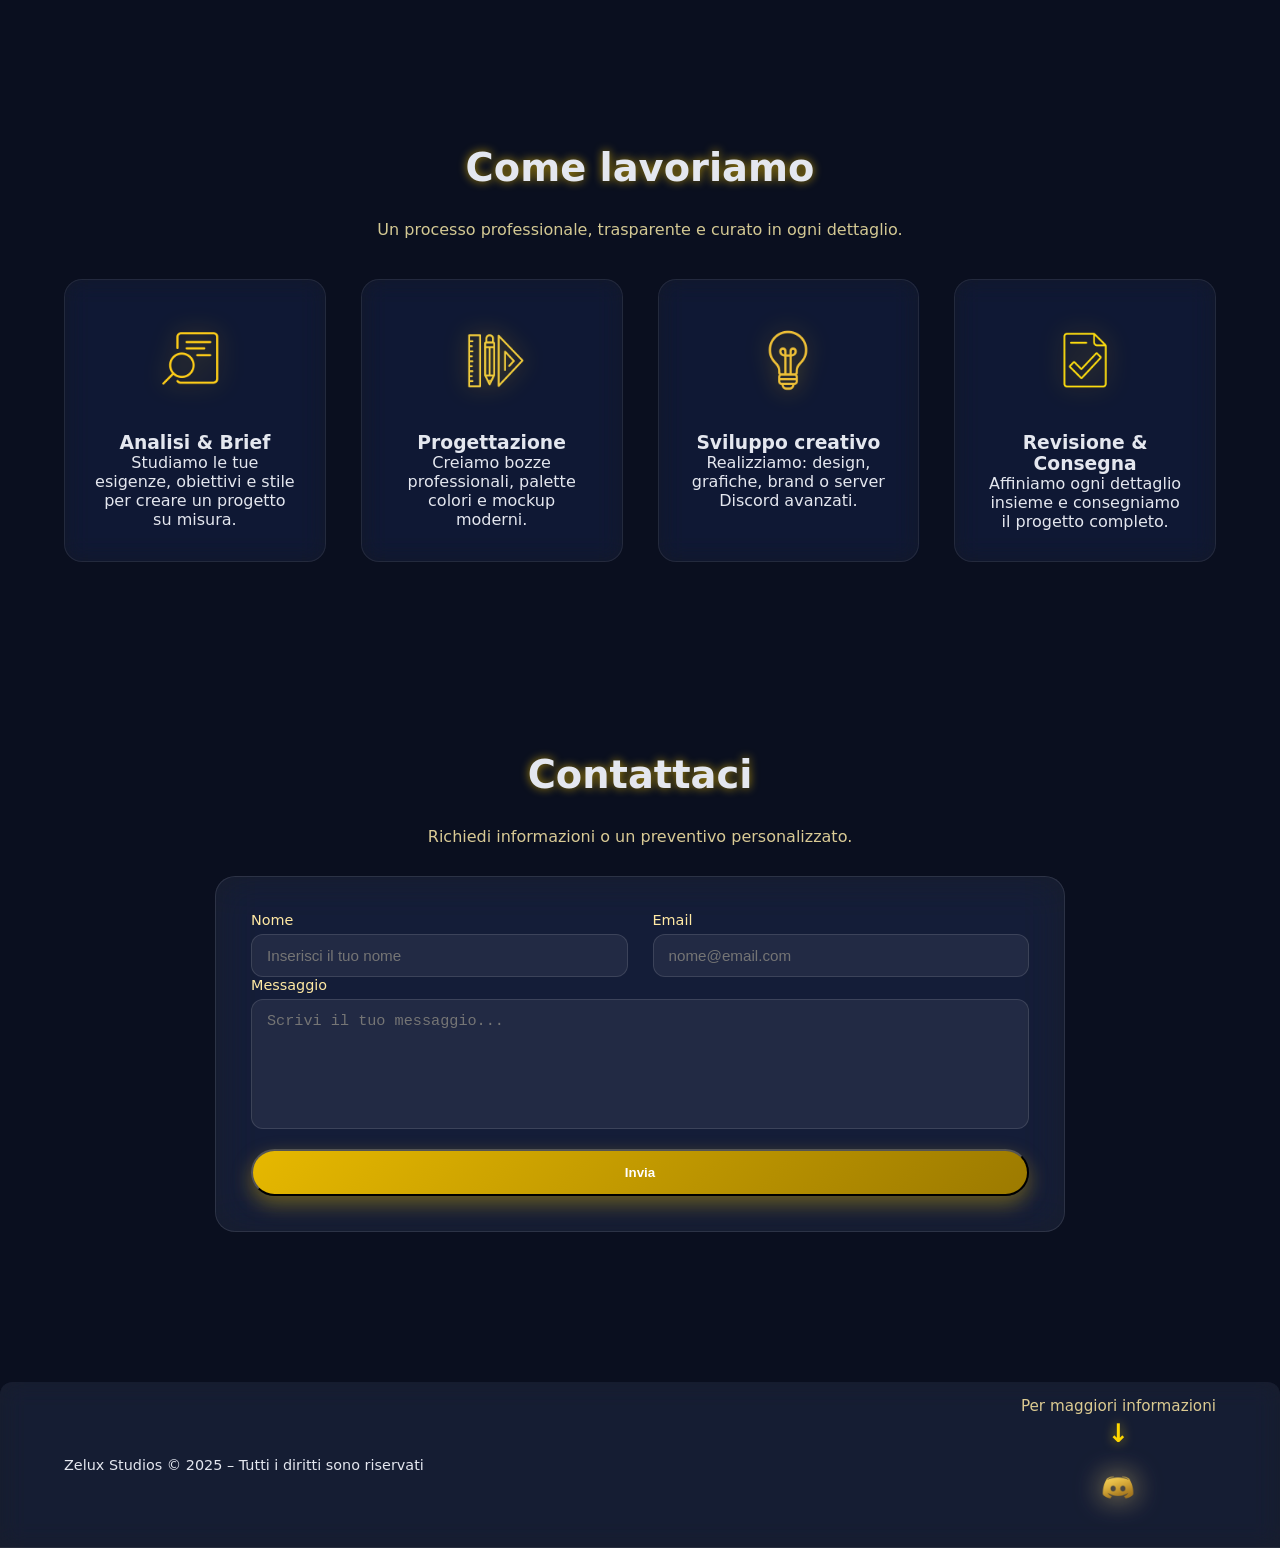
==== commit 9ac392a4: "Update index.html" ====
--- a/Zelux Studios/index.html
+++ b/Zelux Studios/index.html
@@ -98,7 +98,7 @@
         <div class="container header-flex">
 
             <div class="logo">
-              <img src="img/logo.png" alt="Logo ZS">
+              <img src="img/Disegno1-.png" alt="Logo ZS">
                 <span>Zelux Studios</span>
             </div>
 
@@ -136,7 +136,7 @@
         </div>
 
         <div class="hero-logo-box">
-            <img src="img/logo.png" alt="Zelux Logo" class="hero-logo">
+            <img src="img/Disegno1-.png" alt="Zelux Logo" class="hero-logo">
         </div>
 
     </div>
@@ -301,3 +301,4 @@
 </html>
 
 
+
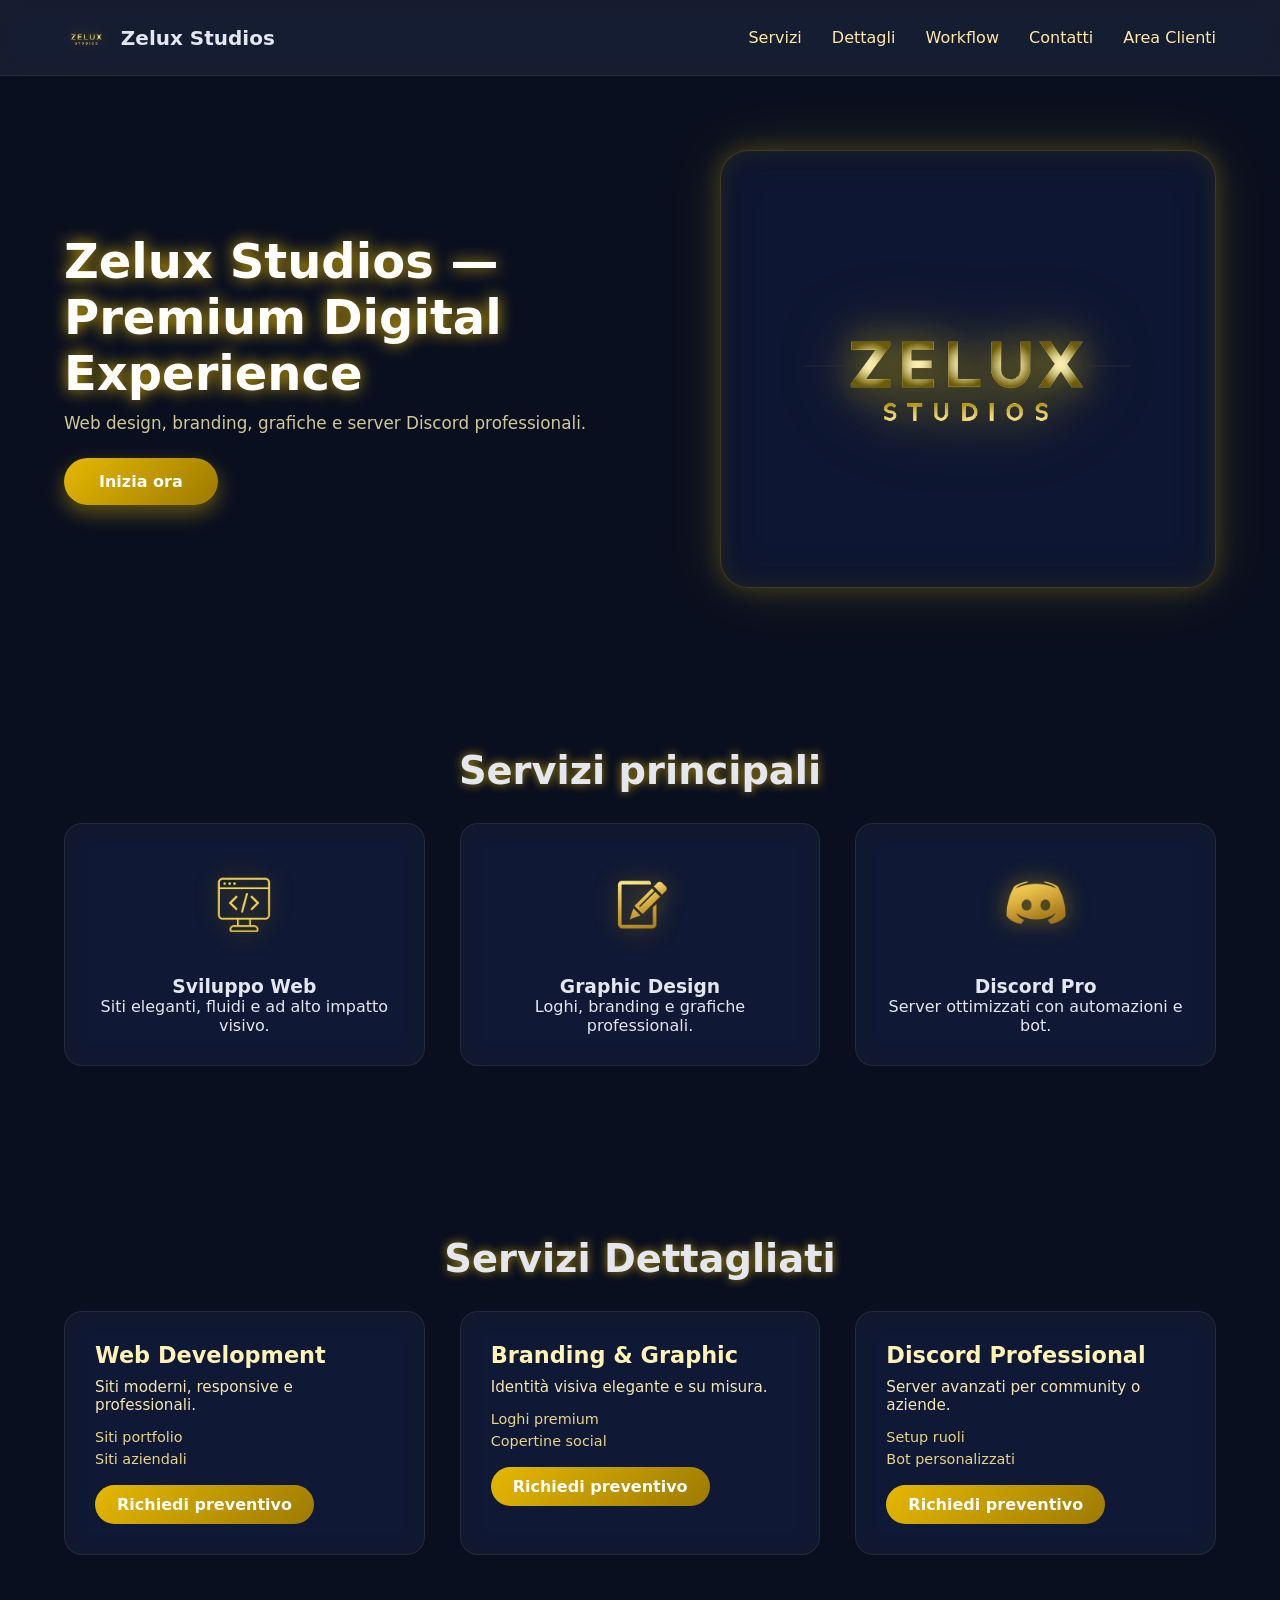
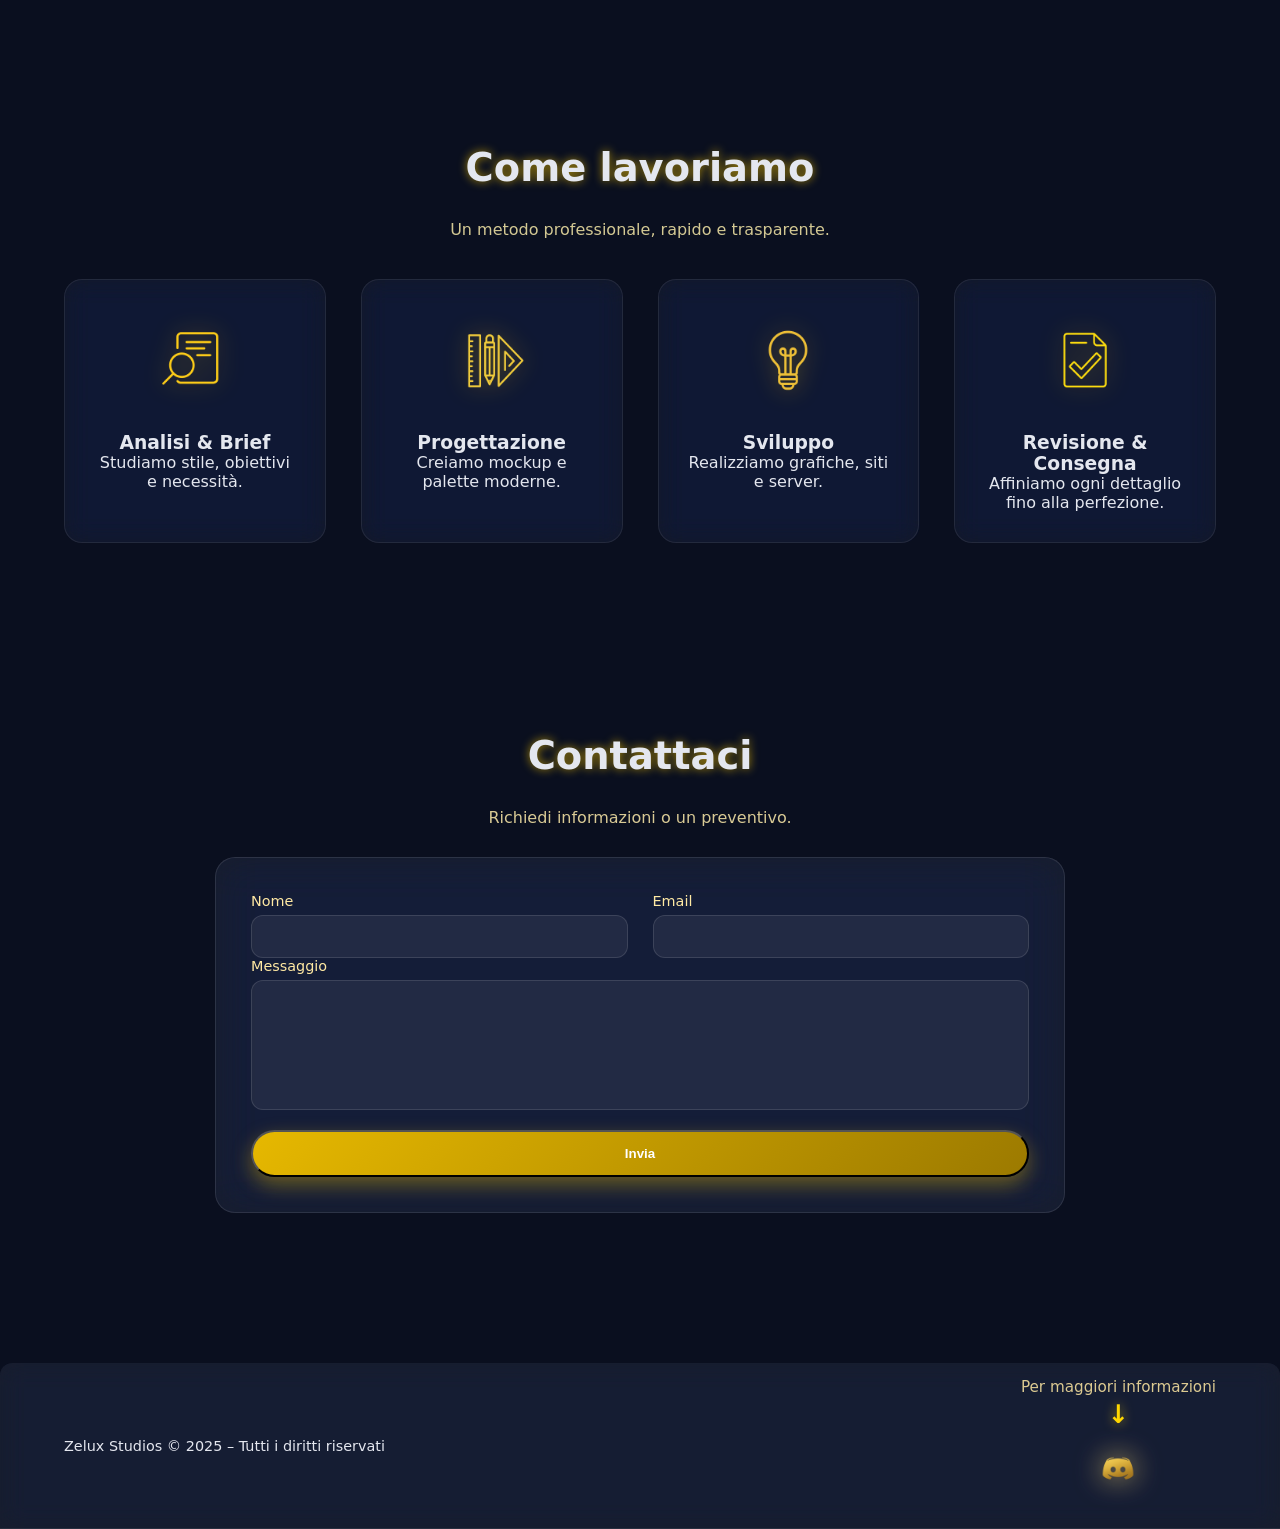
==== commit 1973d989: "Add files via upload" ====
--- a/Zelux Studios/index.html
+++ b/Zelux Studios/index.html
@@ -7,23 +7,18 @@
 
     <title>Zelux Studios – Soluzioni Digitali Premium</title>
 
-    <!-- CSS con anti-cache -->
-    <link rel="stylesheet" href="style.css?v=4" />
-
-    <!-- JS con anti-cache -->
-    <script defer src="script.js?v=4"></script>
-
-    <!-- CSS POPUP ADMIN/DASHBOARD -->
+    <!-- CSS / JS -->
+    <link rel="stylesheet" href="style.css?v=5" />
+    <script defer src="script.js?v=5"></script>
+
+    <!-- POPUP ADMIN / DASHBOARD -->
     <style>
         #admin-pin-popup,
         #dashboard-pin-popup {
             position: fixed;
-            top: 0;
-            left: 0;
-            width: 100%;
-            height: 100%;
+            inset: 0;
             background: rgba(0, 0, 0, 0.65);
-            backdrop-filter: blur(5px);
+            backdrop-filter: blur(6px);
             display: flex;
             justify-content: center;
             align-items: center;
@@ -31,20 +26,20 @@
         }
 
         .admin-popup-box {
-            width: 330px;
-            padding: 30px;
+            width: 340px;
+            padding: 32px;
+            border-radius: 18px;
+            text-align: center;
             background: rgba(255, 255, 255, 0.08);
-            border: 1px solid rgba(255, 255, 255, 0.15);
-            border-radius: 18px;
-            backdrop-filter: blur(10px);
-            text-align: center;
+            backdrop-filter: blur(12px);
+            border: 1px solid rgba(255, 215, 0, 0.18);
             box-shadow: 0 0 25px rgba(230, 184, 0, 0.35);
         }
 
         .admin-popup-box h2 {
+            margin-bottom: 8px;
             font-size: 1.7rem;
-            margin-bottom: 8px;
-            background: linear-gradient(90deg, #ffdf6e, #fff4c5);
+            background: linear-gradient(90deg, #ffdf6e, #fff2b3);
             -webkit-background-clip: text;
             -webkit-text-fill-color: transparent;
         }
@@ -52,34 +47,34 @@
         .admin-popup-box input {
             width: 100%;
             padding: 12px;
-            margin-top: 12px;
-            border-radius: 12px;
-            border: 1px solid rgba(255, 255, 255, 0.2);
-            background: rgba(255, 255, 255, 0.08);
+            margin: 14px 0;
             text-align: center;
+            border-radius: 10px;
+            border: 1px solid rgba(255, 215, 0, 0.28);
+            background: rgba(255, 255, 255, 0.09);
             color: #ffe9a3;
         }
 
         .admin-popup-box button {
             width: 100%;
             padding: 12px;
-            margin-top: 12px;
-            background: linear-gradient(135deg, #e6b800, #a17b00);
+            border-radius: 10px;
             border: none;
-            border-radius: 12px;
-            color: white;
             font-weight: 700;
             cursor: pointer;
+            background: linear-gradient(135deg, #e6b800, #a17b00);
+            color: #000;
         }
 
         .admin-popup-box .closeBtn {
             background: rgba(255, 255, 255, 0.15);
+            color: #ffd;
         }
 
         #admin-error,
         #dashboard-error {
+            margin-top: 12px;
             color: #ff6b6b;
-            margin-top: 10px;
             font-weight: 600;
         }
     </style>
@@ -98,15 +93,19 @@
         <div class="container header-flex">
 
             <div class="logo">
-              <img src="img/Disegno1-.png" alt="Logo ZS">
+                <img src="img/Disegno1-.png" alt="Logo Zelux">
                 <span>Zelux Studios</span>
             </div>
 
             <nav class="nav">
                 <a href="#servizi">Servizi</a>
                 <a href="#dettagli">Dettagli</a>
+                <a href="#workflow">Workflow</a>
                 <a href="#form-contatti">Contatti</a>
-                <!-- Admin invisibile -->
+
+                <!-- Area clienti (UNICA, corretta) -->
+                <a href="login.html" class="client-area">Area Clienti</a>
+
             </nav>
 
             <div class="burger" onclick="toggleMenu()">
@@ -114,57 +113,63 @@
                 <div></div>
                 <div></div>
             </div>
-        </div>
-
+
+        </div>
+
+        <!-- MOBILE MENU -->
         <nav class="mobile-nav" id="mobileNav">
-            <a href="#servizi" onclick="toggleMenu()">Servizi</a>
-            <a href="#dettagli" onclick="toggleMenu()">Dettagli</a>
-            <a href="#form-contatti" onclick="toggleMenu()">Contatti</a>
-            <a id="adminLinkMobile" href="admin.html" style="display:none;">Admin Panel</a>
+            <a onclick="toggleMenu()" href="#servizi">Servizi</a>
+            <a onclick="toggleMenu()" href="#dettagli">Dettagli</a>
+            <a onclick="toggleMenu()" href="#workflow">Workflow</a>
+            <a onclick="toggleMenu()" href="#form-contatti">Contatti</a>
+            <a onclick="toggleMenu()" href="login.html">Area Clienti</a>
         </nav>
     </header>
 
+    <!-- HERO -->
     <section class="hero">
-    <div class="container hero-grid">
-
-        <div class="hero-text">
-            <h1 class="title-glow">Zelux Studios — Premium Digital Experience</h1>
-            <p class="subtitle">
-                Web design, branding, grafiche e configurazioni Discord ad alto impatto visivo.
-            </p>
-            <a href="#servizi" class="cta">Inizia ora</a>
-        </div>
-
-        <div class="hero-logo-box">
-            <img src="img/Disegno1-.png" alt="Zelux Logo" class="hero-logo">
-        </div>
-
-    </div>
-</section>
-
-    <!-- SERVIZI -->
+        <div class="container hero-grid">
+
+            <div class="hero-text">
+                <h1 class="title-glow">Zelux Studios — Premium Digital Experience</h1>
+                <p class="subtitle">
+                    Web design, branding, grafiche e server Discord professionali.
+                </p>
+                <a href="#servizi" class="cta">Inizia ora</a>
+            </div>
+
+            <div class="hero-logo-box">
+                <img src="img/Disegno1-.png" class="hero-logo" alt="Zelux Logo">
+            </div>
+
+        </div>
+    </section>
+
+    <!-- SERVIZI PRINCIPALI -->
     <section id="servizi" class="servizi">
         <div class="container">
             <h2 class="section-title">Servizi principali</h2>
 
             <div class="cards">
+
                 <div class="card glass-float">
-                   <img src="img/devoleper_web.png"alt="Web Icon" />
+                    <img src="img/devoleper_web.png" alt="Web Icon">
                     <h3>Sviluppo Web</h3>
-                    <p>Siti moderni, fluidi e con estetica premium.</p>
+                    <p>Siti eleganti, fluidi e ad alto impatto visivo.</p>
                 </div>
 
                 <div class="card glass-float">
-                    <img src="img/image.png" alt="Brand Icon" />
-                    <h3>Graphic</h3>
-                    <p>Loghi e grafiche professionali.</p>
+                    <img src="img/image.png" alt="Brand Icon">
+                    <h3>Graphic Design</h3>
+                    <p>Loghi, branding e grafiche professionali.</p>
                 </div>
 
                 <div class="card glass-float">
-                    <img src="img/Logo Dorato di Discord Su Nero.png" alt="Discord Gold Icon" />
-                    <h3>Discord Professional</h3>
-                    <p>Server avanzati con permessi, automazioni e bot.</p>
-                </div>
+                    <img src="img/Logo Dorato di Discord Su Nero.png" alt="Discord Icon">
+                    <h3>Discord Pro</h3>
+                    <p>Server ottimizzati con automazioni e bot.</p>
+                </div>
+
             </div>
         </div>
     </section>
@@ -175,21 +180,22 @@
             <h2 class="section-title">Servizi Dettagliati</h2>
 
             <div class="dettagli-grid">
+
                 <div class="detail-box glass-float">
                     <h3>Web Development</h3>
-                    <p>Realizzazione di siti moderni, veloci e responsive.</p>
+                    <p>Siti moderni, responsive e professionali.</p>
                     <ul>
                         <li>Siti portfolio</li>
-                        <li>Siti aziendali complessi</li>
+                        <li>Siti aziendali</li>
                     </ul>
                     <a class="detail-btn" href="#form-contatti">Richiedi preventivo</a>
                 </div>
 
                 <div class="detail-box glass-float">
                     <h3>Branding & Graphic</h3>
-                    <p>Identità visiva di alto impatto e grafiche professionali.</p>
+                    <p>Identità visiva elegante e su misura.</p>
                     <ul>
-                        <li>Loghi professionali</li>
+                        <li>Loghi premium</li>
                         <li>Copertine social</li>
                     </ul>
                     <a class="detail-btn" href="#form-contatti">Richiedi preventivo</a>
@@ -197,13 +203,14 @@
 
                 <div class="detail-box glass-float">
                     <h3>Discord Professional</h3>
-                    <p>Server ottimizzati con automazioni intelligenti.</p>
+                    <p>Server avanzati per community o aziende.</p>
                     <ul>
-                        <li>Setup ruoli e categorie</li>
-                        <li>Bot automatici</li>
+                        <li>Setup ruoli</li>
+                        <li>Bot personalizzati</li>
                     </ul>
                     <a class="detail-btn" href="#form-contatti">Richiedi preventivo</a>
                 </div>
+
             </div>
         </div>
     </section>
@@ -214,7 +221,7 @@
             <h2 class="section-title">Come lavoriamo</h2>
 
             <p class="workflow-subtitle">
-                Un processo professionale, trasparente e curato in ogni dettaglio.
+                Un metodo professionale, rapido e trasparente.
             </p>
 
             <div class="workflow-grid">
@@ -222,25 +229,25 @@
                 <div class="workflow-step glass-float">
                     <img src="img/analisi.png" class="workflow-icon">
                     <h3>Analisi & Brief</h3>
-                    <p>Studiamo le tue esigenze, obiettivi e stile per creare un progetto su misura.</p>
+                    <p>Studiamo stile, obiettivi e necessità.</p>
                 </div>
 
                 <div class="workflow-step glass-float">
                     <img src="img/progettazione.png" class="workflow-icon">
                     <h3>Progettazione</h3>
-                    <p>Creiamo bozze professionali, palette colori e mockup moderni.</p>
+                    <p>Creiamo mockup e palette moderne.</p>
                 </div>
 
                 <div class="workflow-step glass-float">
                     <img src="img/sviluppo.png" class="workflow-icon">
-                    <h3>Sviluppo creativo</h3>
-                    <p>Realizziamo: design, grafiche, brand o server Discord avanzati.</p>
+                    <h3>Sviluppo</h3>
+                    <p>Realizziamo grafiche, siti e server.</p>
                 </div>
 
                 <div class="workflow-step glass-float">
                     <img src="img/consegna.png" class="workflow-icon">
                     <h3>Revisione & Consegna</h3>
-                    <p>Affiniamo ogni dettaglio insieme e consegniamo il progetto completo.</p>
+                    <p>Affiniamo ogni dettaglio fino alla perfezione.</p>
                 </div>
 
             </div>
@@ -251,54 +258,55 @@
     <section id="form-contatti" class="form-section">
         <div class="container">
             <h2 class="section-title">Contattaci</h2>
-            <p class="form-subtitle">Richiedi informazioni o un preventivo personalizzato.</p>
+            <p class="form-subtitle">Richiedi informazioni o un preventivo.</p>
 
             <form class="contact-form glass-float" onsubmit="sendContact(event)">
+
                 <div class="form-row">
                     <div class="form-group">
                         <label>Nome</label>
-                        <input type="text" id="nome" placeholder="Inserisci il tuo nome" required>
+                        <input type="text" id="nome" required>
                     </div>
 
                     <div class="form-group">
                         <label>Email</label>
-                        <input type="email" id="email" placeholder="nome@email.com" required>
+                        <input type="email" id="email" required>
                     </div>
                 </div>
 
                 <div class="form-group">
                     <label>Messaggio</label>
-                    <textarea id="messaggio" placeholder="Scrivi il tuo messaggio..." required></textarea>
-                </div>
-
-                <button type="submit" class="cta form-btn">Invia</button>
+                    <textarea id="messaggio" required></textarea>
+                </div>
+
+                <button class="cta form-btn" type="submit">Invia</button>
             </form>
+
         </div>
     </section>
 
     <!-- FOOTER -->
     <footer class="footer glass">
-    <div class="container footer-flex">
-
-        <p>Zelux Studios © 2025 – Tutti i diritti sono riservati</p>
-
-        <div class="discord-footer-wrapper">
-            <div class="footer-info-arrow">
-                <span>Per maggiori informazioni</span>
-                <div class="footer-arrow">↓</div>
-            </div>
-
-            <a href="https://discord.gg/hypTtd55QY" target="_blank" class="discord-icon-footer">
-                <img src="img/Logo Dorato di Discord Su Nero.png" alt="Discord Zelux">
-            </a>
-        </div>
-
-    </div>
-</footer>
-
+        <div class="container footer-flex">
+
+            <p>Zelux Studios © 2025 – Tutti i diritti riservati</p>
+
+            <div class="discord-footer-wrapper">
+
+                <div class="footer-info-arrow">
+                    <span>Per maggiori informazioni</span>
+                    <div class="footer-arrow">↓</div>
+                </div>
+
+                <a href="https://discord.gg/hypTtd55QY" class="discord-icon-footer" target="_blank">
+                    <img src="img/Logo Dorato di Discord Su Nero.png" alt="Discord Zelux">
+                </a>
+
+            </div>
+
+        </div>
+    </footer>
 
 </body>
+
 </html>
-
-
-
